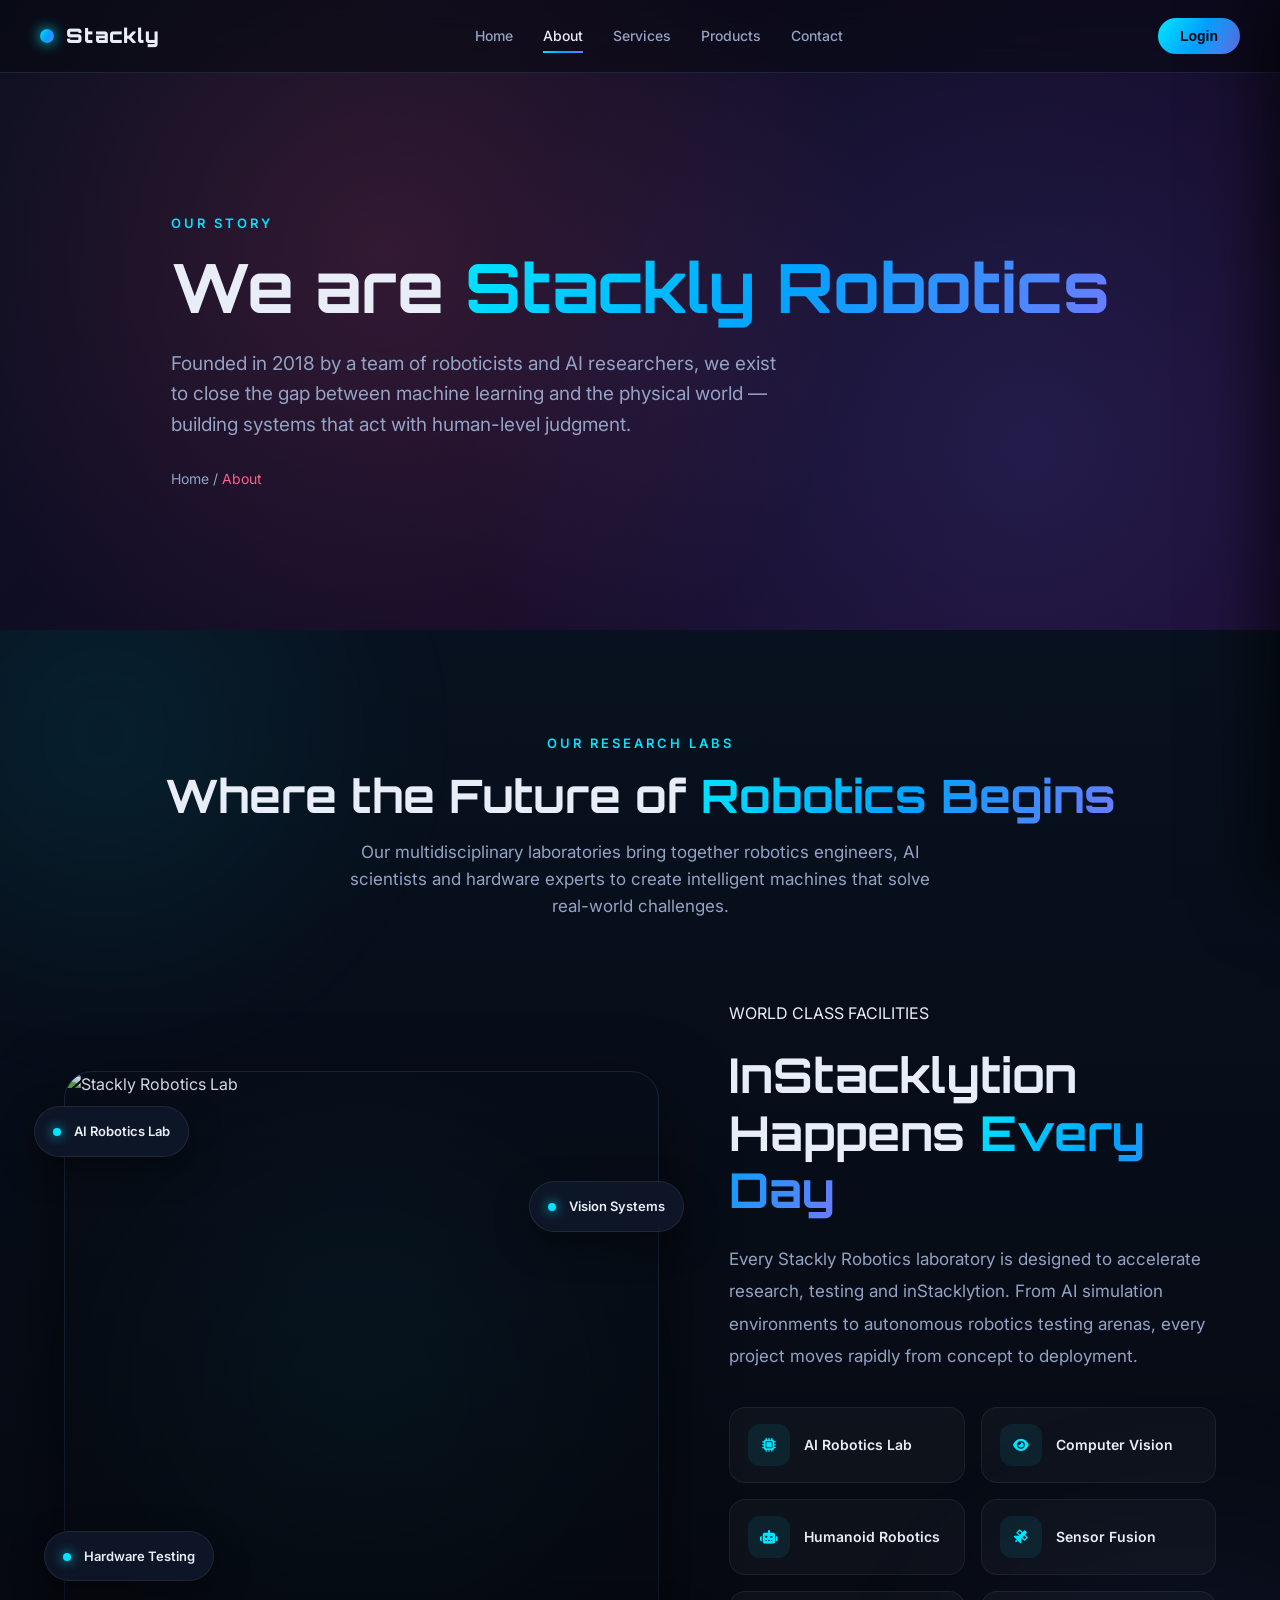
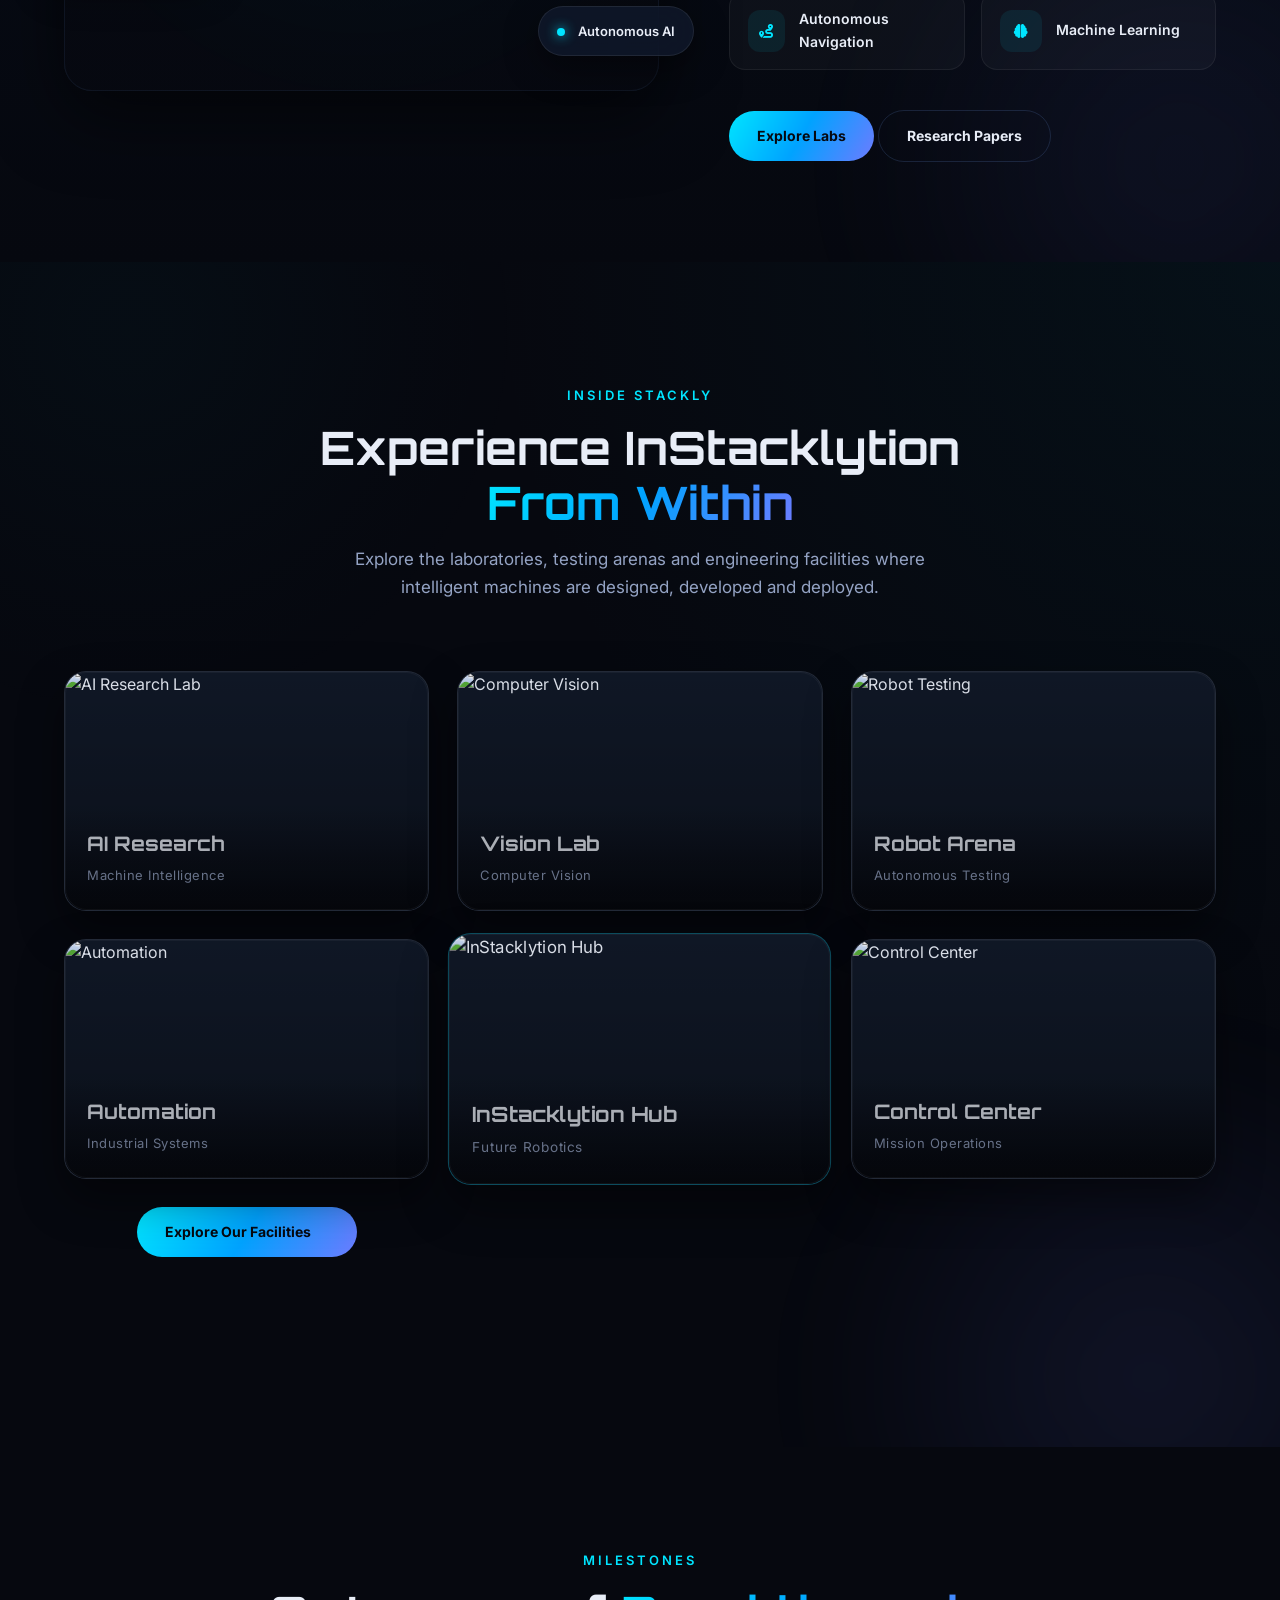
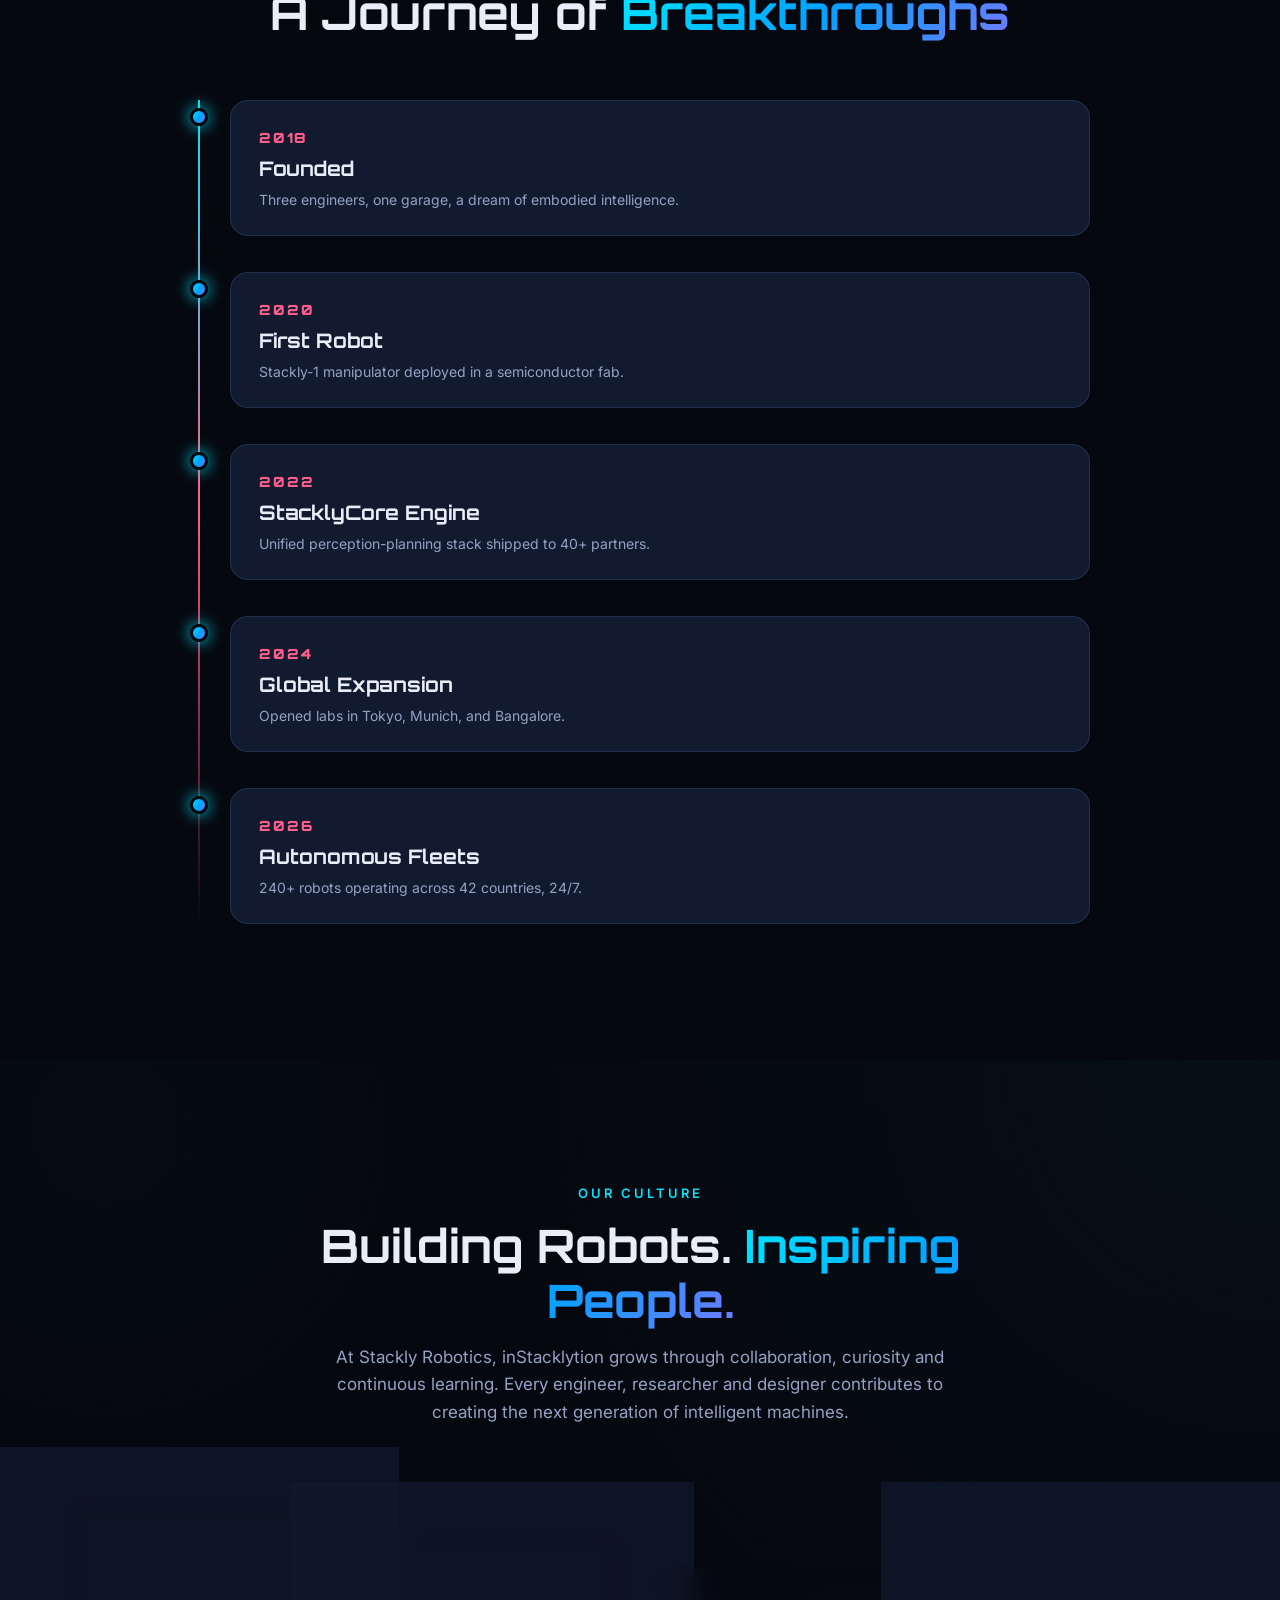
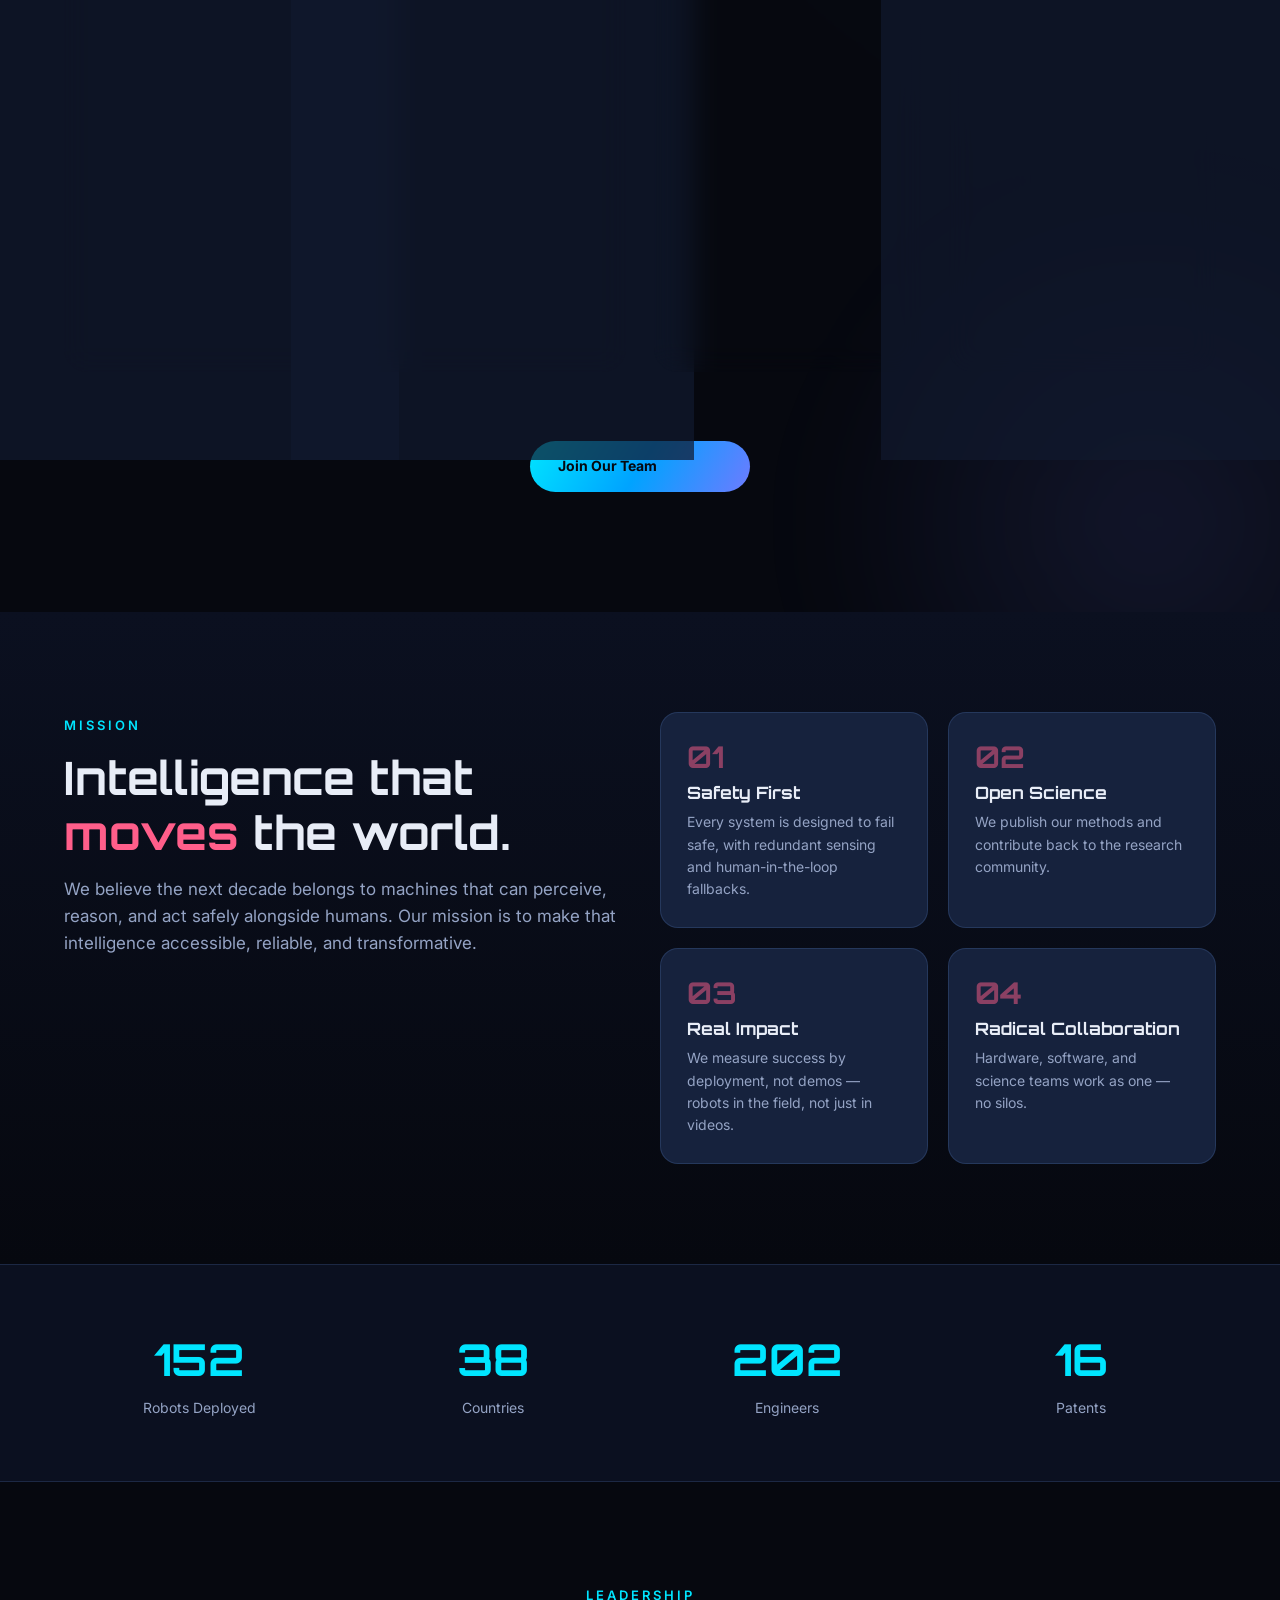
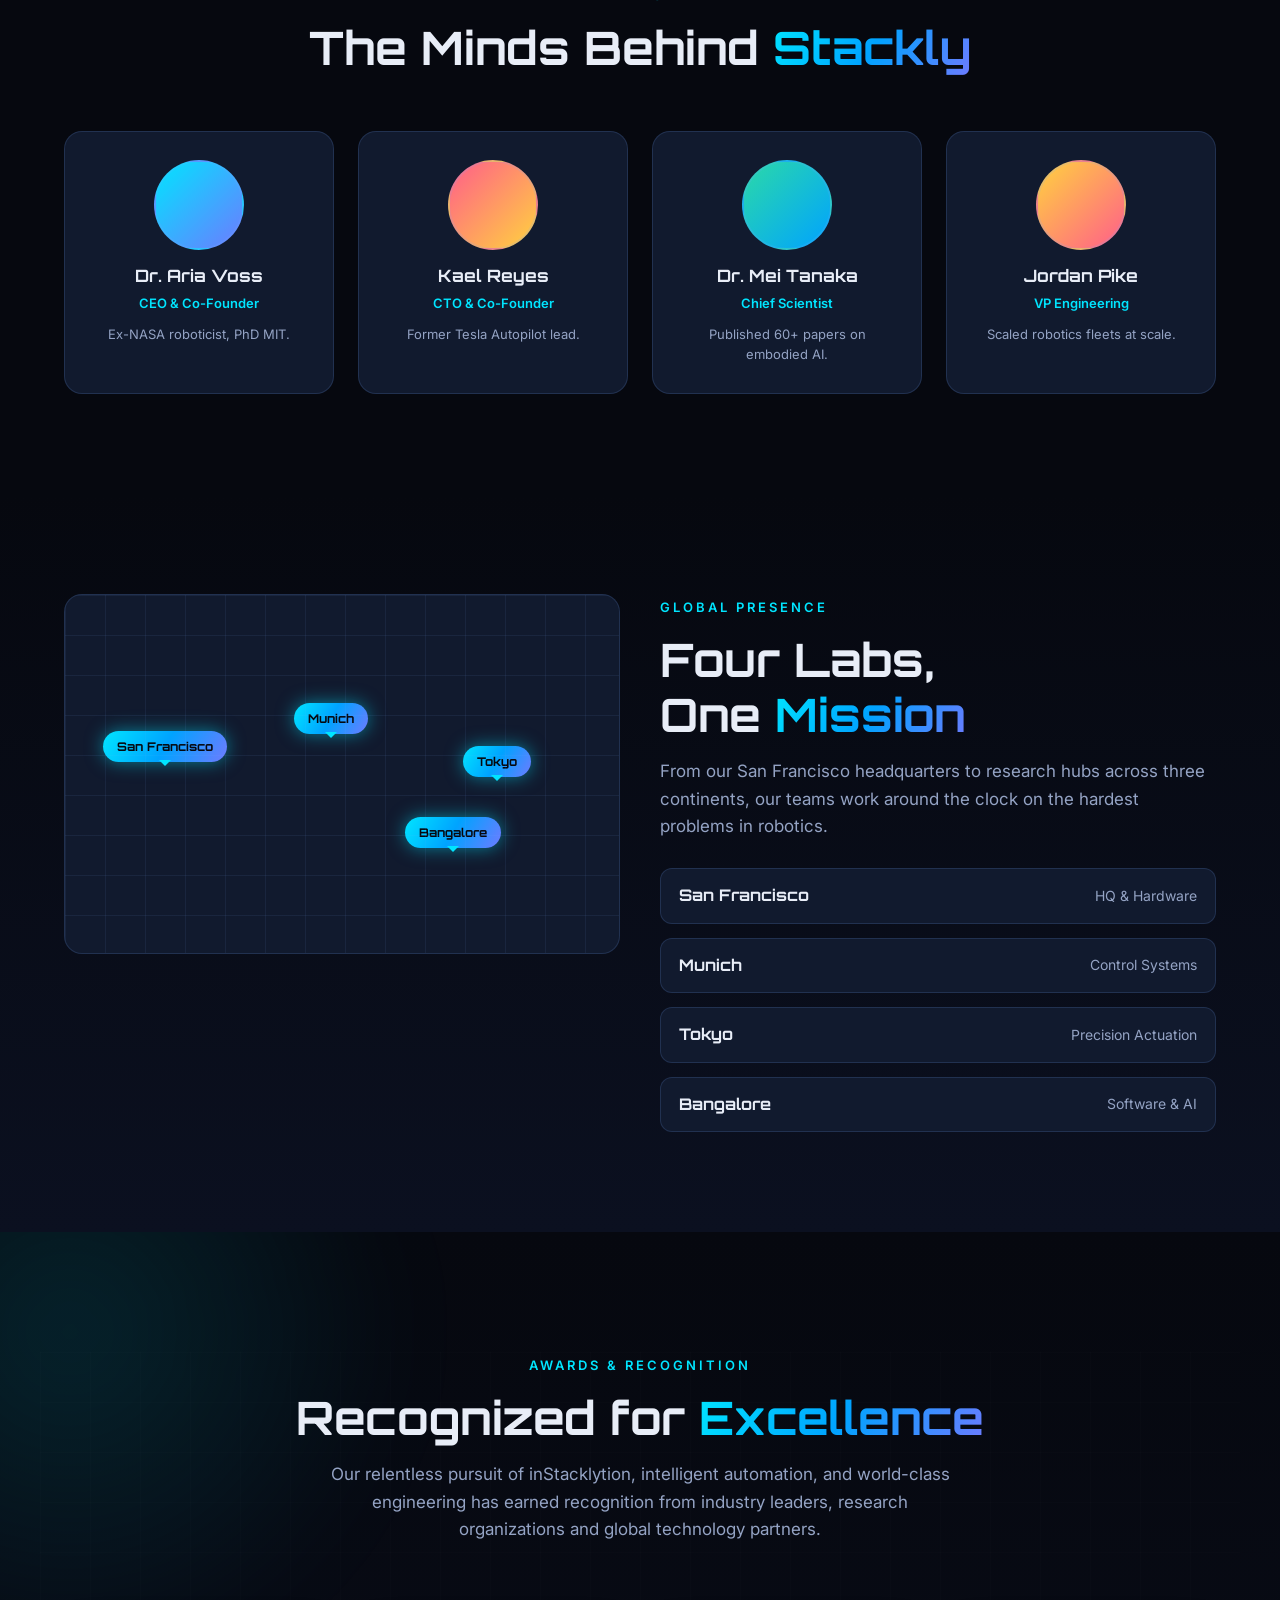
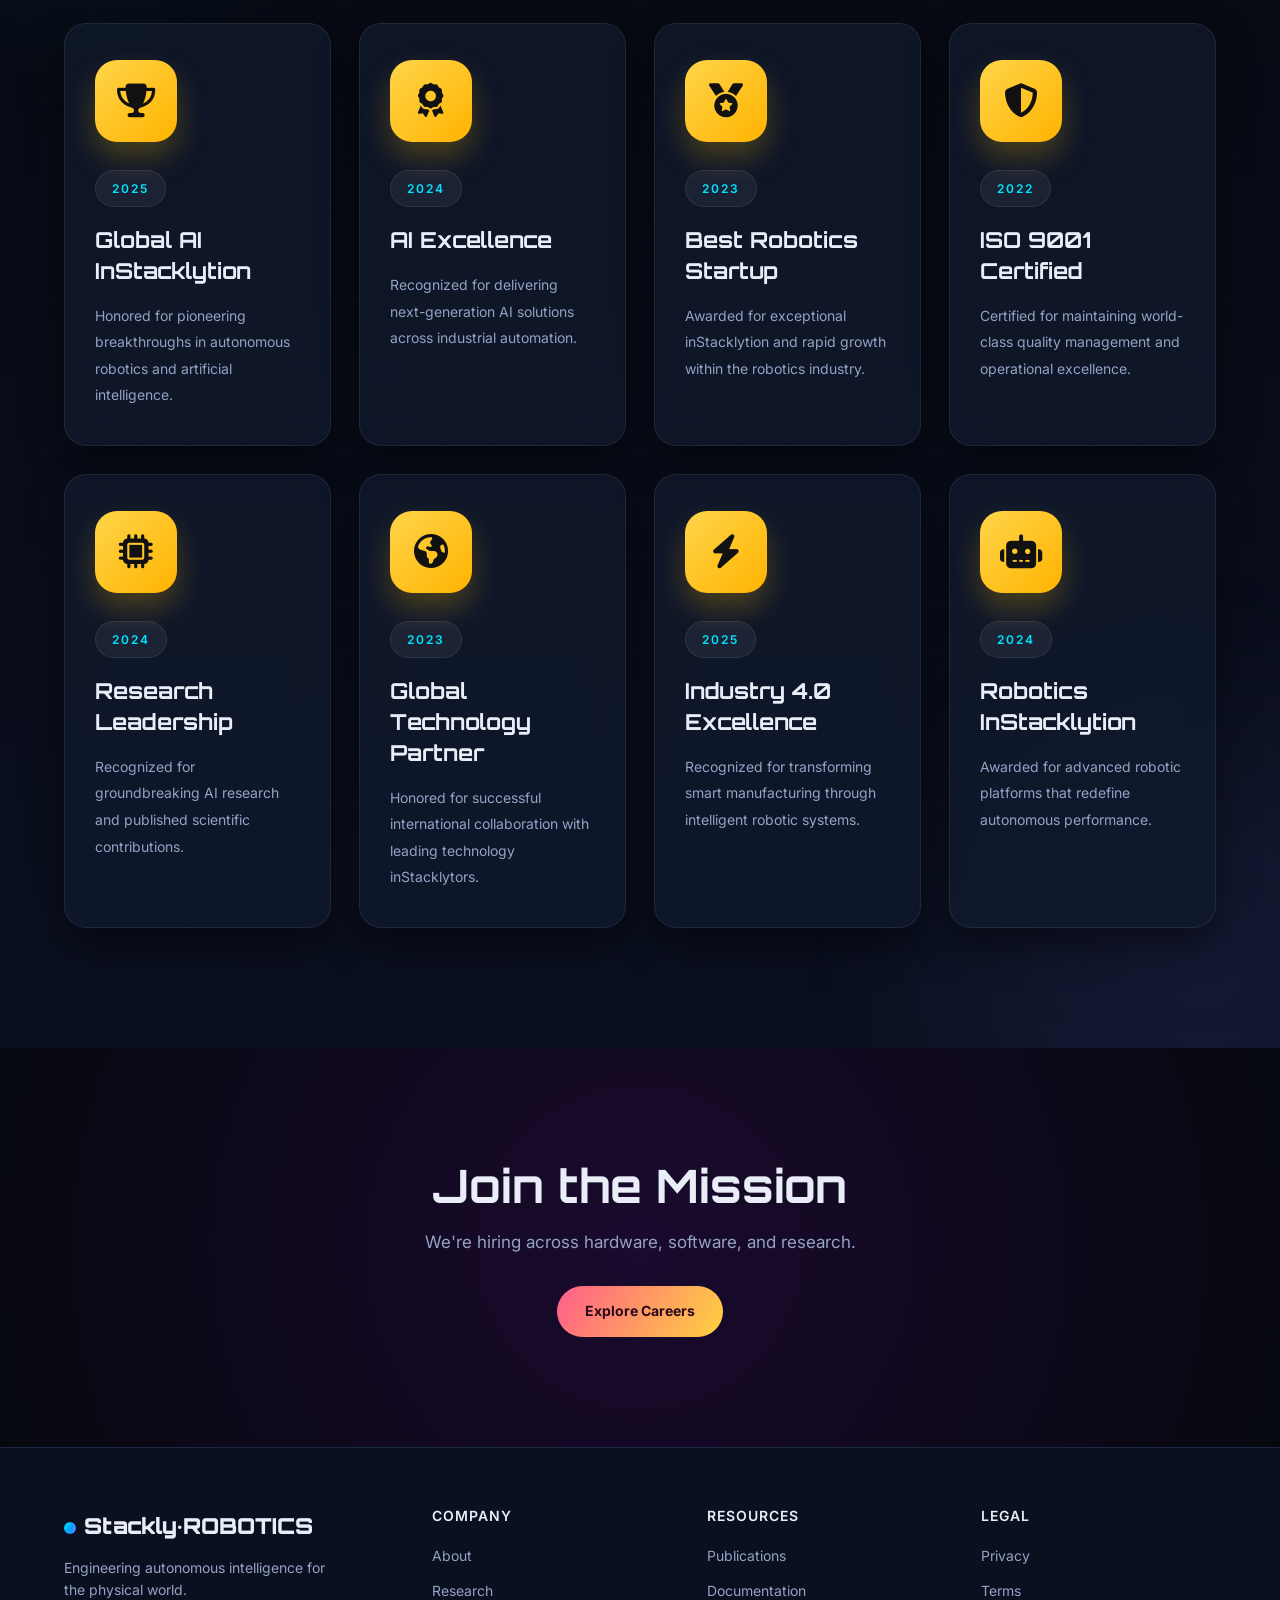
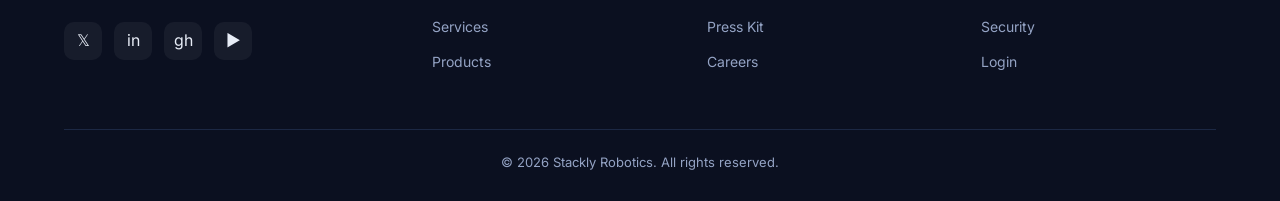
==== about.html @ 9c68b9fd "first commit" ====
<!DOCTYPE html>
<html lang="en">
<head>
<meta charset="UTF-8">
<meta name="viewport" content="width=device-width, initial-scale=1.0">
<title>About — Stackly Robotics</title>
<link rel="stylesheet"
href="https://cdnjs.cloudflare.com/ajax/libs/font-awesome/6.7.2/css/all.min.css">
<link rel="stylesheet" href="css/shared.css">
<link rel="stylesheet" href="css/about.css">
</head>
<body>

<nav class="nav">
  <a href="index.html" class="nav__logo"><span class="dot"></span>Stackly</a>
  <div class="nav__links">
    <a href="index.html">Home</a>
    <a href="about.html" class="active">About</a>
    <a href="services.html">Services</a>
    <a href="products.html">Products</a>
    <!-- <a href="research.html">Research</a> -->
    <a href="contact.html">Contact</a>
  </div>
  <button class="nav__cta" onclick="location.href='login.html'">Login</button>
  <div class="nav__toggle"><span></span><span></span><span></span></div>
</nav>

<div class="overlay"></div>
<aside class="mobile-menu">
  <button class="mobile-menu__close">&times;</button>
  <nav class="mobile-menu__links">
    <a href="index.html">Home</a>
    <a href="about.html" class="active">About</a>
    <a href="services.html">Services</a>
    <a href="products.html">Products</a>
    <!-- <a href="research.html">Research</a> -->
    <a href="contact.html">Contact</a>
  </nav>
  <div class="mobile-menu__spacer"></div>
  <a href="login.html" class="mobile-menu__login">LOGIN / SIGN UP</a>
</aside>

<!-- 1. PAGE HERO -->
<section class="page-hero">
  <div class="page-hero__bg"></div>
  <div class="container page-hero__inner">
    <span class="eyebrow">Our Story</span>
    <h1 class="page-hero__title">We are <span class="text-grad">Stackly Robotics</span></h1>
    <p class="page-hero__desc">Founded in 2018 by a team of roboticists and AI researchers, we exist to close the gap between machine learning and the physical world — building systems that act with human-level judgment.</p>
    <div class="page-hero__crumbs"><a href="index.html">Home</a> / <span>About</span></div>
  </div>
</section>

<section class="labs">

    <div class="container">

        <div class="labs__head reveal">

            <span class="eyebrow">
                Our Research Labs
            </span>

            <h2 class="section-title">
                Where the Future of
                <span class="text-grad">
                    Robotics Begins
                </span>
            </h2>

            <p class="section-sub">

                Our multidisciplinary laboratories bring together
                robotics engineers, AI scientists and hardware experts
                to create intelligent machines that solve real-world
                challenges.

            </p>

        </div>


        <div class="labs__grid">

            <!-- LEFT -->

            <div class="labs__image reveal">

                <img
                    src="YOUR_IMAGE"
                    alt="Stackly Robotics Lab">

                <div class="lab-badge badge-1">

                    AI Robotics Lab

                </div>

                <div class="lab-badge badge-2">

                    Vision Systems

                </div>

                <div class="lab-badge badge-3">

                    Hardware Testing

                </div>

                <div class="lab-badge badge-4">

                    Autonomous AI

                </div>

            </div>

            <!-- RIGHT -->

            <div class="labs__content reveal">

                <span class="robot-label">

                    WORLD CLASS FACILITIES

                </span>

                <h3>

                    InStacklytion Happens
                    <span class="text-grad">

                        Every Day

                    </span>

                </h3>

                <p>

                    Every Stackly Robotics laboratory is designed to
                    accelerate research, testing and inStacklytion.
                    From AI simulation environments to autonomous
                    robotics testing arenas, every project moves
                    rapidly from concept to deployment.

                </p>


                <div class="labs-list">

                    <div>

                        <i class="fa-solid fa-microchip"></i>

                        AI Robotics Lab

                    </div>

                    <div>

                        <i class="fa-solid fa-eye"></i>

                        Computer Vision

                    </div>

                    <div>

                        <i class="fa-solid fa-robot"></i>

                        Humanoid Robotics

                    </div>

                    <div>

                        <i class="fa-solid fa-satellite"></i>

                        Sensor Fusion

                    </div>

                    <div>

                        <i class="fa-solid fa-route"></i>

                        Autonomous Navigation

                    </div>

                    <div>

                        <i class="fa-solid fa-brain"></i>

                        Machine Learning

                    </div>

                </div>

                <div class="robot-buttons">

                    <a href="#" class="btn btn--primary">

                        Explore Labs

                    </a>

                    <a href="#" class="btn btn--ghost">

                        Research Papers

                    </a>

                </div>

            </div>

        </div>


        <!-- Bottom Stats -->

        <!-- <div class="labs-stats reveal">

            <div>

                <h3 data-count="120">0</h3>

                <span>Scientists</span>

            </div>

            <div>

                <h3 data-count="35">0</h3>

                <span>Research Projects</span>

            </div>

            <div>

                <h3 data-count="16">0</h3>

                <span>Patents</span>

            </div>

            <div>

                <h3 data-count="48">0</h3>

                <span>Research Papers</span>

            </div>

        </div> -->

    </div>

</section>

<!--==================================================
                INSIDE Stackly
===================================================-->

<section class="inside-Stackly">

    <!-- Background -->

    <div class="inside-Stackly__bg"></div>

    <div class="inside-Stackly__overlay"></div>

    <div class="container">

        <!-- Heading -->

        <div class="inside-Stackly__head reveal">

            <span class="eyebrow">
                Inside Stackly
            </span>

            <h2 class="section-title">

                Experience InStacklytion
                <span class="text-grad">
                    From Within
                </span>

            </h2>

            <p class="section-sub">

                Explore the laboratories, testing arenas and engineering
                facilities where intelligent machines are designed,
                developed and deployed.

            </p>

        </div>

        <!--==============================
                IMAGE GRID
        ===============================-->

        <div class="inside-gallery reveal">

            <!-- Card 1 -->

            <div class="inside-card">

                <img src="https://images.unsplash.com/photo-1518770660439-4636190af475?auto=format&fit=crop&w=900&q=80" alt="AI Research Lab">

                <div class="inside-card__overlay">

                    <h3>AI Research</h3>

                    <span>Machine Intelligence</span>

                </div>

            </div>

            <!-- Card 2 -->

            <div class="inside-card">

                <img src="https://images.unsplash.com/photo-1516321318423-f06f85e504b3?auto=format&fit=crop&w=900&q=80" alt="Computer Vision">

                <div class="inside-card__overlay">

                    <h3>Vision Lab</h3>

                    <span>Computer Vision</span>

                </div>

            </div>

            <!-- Card 3 -->

            <div class="inside-card">

                <img src="https://images.unsplash.com/photo-1519389950473-47ba0277781c?auto=format&fit=crop&w=900&q=80" alt="Robot Testing">

                <div class="inside-card__overlay">

                    <h3>Robot Arena</h3>

                    <span>Autonomous Testing</span>

                </div>

            </div>

            <!-- Card 4 -->

            <div class="inside-card">

                <img src="https://images.unsplash.com/photo-1581092335397-9583eb92d232?auto=format&fit=crop&w=900&q=80" alt="Automation">

                <div class="inside-card__overlay">

                    <h3>Automation</h3>

                    <span>Industrial Systems</span>

                </div>

            </div>

            <!-- Card 5 (Center Featured) -->

            <div class="inside-card inside-card--featured">

                <img src="images/lab5.jpg" alt="InStacklytion Hub">

                <div class="inside-card__overlay">

                    <h3>InStacklytion Hub</h3>

                    <span>Future Robotics</span>

                </div>

            </div>

            <!-- Card 6 -->

            <div class="inside-card">

                <img src="images/lab6.jpg" alt="Control Center">

                <div class="inside-card__overlay">

                    <h3>Control Center</h3>

                    <span>Mission Operations</span>

                </div>

            </div>

            

        <!-- CTA -->

        <div class="inside-Stackly__footer reveal">

            <a href="research.html" class="btn btn--primary">

                Explore Our Facilities

            </a>

        </div>

    </div>

</section>

<!-- 2. TIMELINE -->
<section class="timeline-sec">
  <div class="container">
    <div class="reveal" style="text-align:center;margin-bottom:60px">
      <span class="eyebrow">Milestones</span>
      <h2 class="section-title">A Journey of <span class="text-grad">Breakthroughs</span></h2>
    </div>
    <div class="timeline">
      <div class="tl-item reveal"><div class="tl-dot"></div><div class="tl-card"><span class="tl-year">2018</span><h3>Founded</h3><p>Three engineers, one garage, a dream of embodied intelligence.</p></div></div>
      <div class="tl-item reveal"><div class="tl-dot"></div><div class="tl-card"><span class="tl-year">2020</span><h3>First Robot</h3><p>Stackly-1 manipulator deployed in a semiconductor fab.</p></div></div>
      <div class="tl-item reveal"><div class="tl-dot"></div><div class="tl-card"><span class="tl-year">2022</span><h3>StacklyCore Engine</h3><p>Unified perception-planning stack shipped to 40+ partners.</p></div></div>
      <div class="tl-item reveal"><div class="tl-dot"></div><div class="tl-card"><span class="tl-year">2024</span><h3>Global Expansion</h3><p>Opened labs in Tokyo, Munich, and Bangalore.</p></div></div>
      <div class="tl-item reveal"><div class="tl-dot"></div><div class="tl-card"><span class="tl-year">2026</span><h3>Autonomous Fleets</h3><p>240+ robots operating across 42 countries, 24/7.</p></div></div>
    </div>
  </div>
</section>

<!--=========================================
            OUR CULTURE
==========================================-->

<section class="culture">

    <!-- Background -->

    <div class="culture__bg"></div>
    <div class="culture__overlay"></div>

    <div class="container">

        <!-- Heading -->

        <div class="culture__head reveal">

            <span class="eyebrow">
                Our Culture
            </span>

            <h2 class="section-title">

                Building Robots.
                <span class="text-grad">
                    Inspiring People.
                </span>

            </h2>

            <p class="section-sub">

                At Stackly Robotics, inStacklytion grows through collaboration,
                curiosity and continuous learning. Every engineer,
                researcher and designer contributes to creating the next
                generation of intelligent machines.

            </p>

        </div>

        <!--==========================
                CULTURE CARDS
        ===========================-->

        <div class="culture__grid reveal">

            <!-- Card 1 -->

            <article class="culture-card">

                <img
                    src="https://images.unsplash.com/photo-1522202176988-66273c2fd55f?auto=format&fit=crop&w=900&q=80"
                    alt="Team Collaboration">

                <div class="culture-card__content">

                    <h3>Teamwork</h3>

                    <p>

                        Every breakthrough starts with people working
                        together toward one shared vision.

                    </p>

                </div>

            </article>

            <!-- Card 2 -->

            <article class="culture-card">

                <img
                    src="https://images.unsplash.com/photo-1517048676732-d65bc937f952?auto=format&fit=crop&w=900&q=80"
                    alt="InStacklytion">

                <div class="culture-card__content">

                    <h3>InStacklytion</h3>

                    <p>

                        We challenge assumptions and transform ambitious
                        ideas into intelligent technologies.

                    </p>

                </div>

            </article>

            <!-- Card 3 -->

            <article class="culture-card">

                <img
                    src="https://images.unsplash.com/photo-1504384308090-c894fdcc538d?auto=format&fit=crop&w=900&q=80"
                    alt="Learning">

                <div class="culture-card__content">

                    <h3>Continuous Learning</h3>

                    <p>

                        Every project is an opportunity to discover,
                        improve and push the boundaries of AI.

                    </p>

                </div>

            </article>

            <!-- Card 4 -->

            <article class="culture-card">

                <img
                    src="https://images.unsplash.com/photo-1552664730-d307ca884978?auto=format&fit=crop&w=900&q=80"
                    alt="Growth">

                <div class="culture-card__content">

                    <h3>Growth</h3>

                    <p>

                        We invest in our people through mentorship,
                        collaboration and continuous development.

                    </p>

                </div>

            </article>

        </div>

        <!-- Button -->

        <div class="culture__footer reveal">

            <a href="careers.html" class="btn btn--primary">

                Join Our Team

            </a>

        </div>

    </div>

</section>

<!-- 3. MISSION / VALUES -->
<section class="values">
  <div class="container">
    <div class="grid-2">
      <div class="reveal">
        <span class="eyebrow">Mission</span>
        <h2 class="section-title">Intelligence that<br><span class="text-accent">moves</span> the world.</h2>
        <p class="section-sub">We believe the next decade belongs to machines that can perceive, reason, and act safely alongside humans. Our mission is to make that intelligence accessible, reliable, and transformative.</p>
      </div>
      <div class="reveal values__grid">
        <div class="value-card"><h3>01</h3><h4>Safety First</h4><p>Every system is designed to fail safe, with redundant sensing and human-in-the-loop fallbacks.</p></div>
        <div class="value-card"><h3>02</h3><h4>Open Science</h4><p>We publish our methods and contribute back to the research community.</p></div>
        <div class="value-card"><h3>03</h3><h4>Real Impact</h4><p>We measure success by deployment, not demos — robots in the field, not just in videos.</p></div>
        <div class="value-card"><h3>04</h3><h4>Radical Collaboration</h4><p>Hardware, software, and science teams work as one — no silos.</p></div>
      </div>
    </div>
  </div>
</section>

<!-- 4. STATS BAND -->
<section class="stats-band">
  <div class="container stats-band__grid">
    <div class="reveal sb-item"><b data-count="240">0</b><span>Robots Deployed</span></div>
    <div class="reveal sb-item"><b data-count="42">0</b><span>Countries</span></div>
    <div class="reveal sb-item"><b data-count="320">0</b><span>Engineers</span></div>
    <div class="reveal sb-item"><b data-count="16">0</b><span>Patents</span></div>
  </div>
</section>

<!-- 5. LEADERSHIP -->
<section class="leadership">
  <div class="container">
    <div class="reveal" style="text-align:center;margin-bottom:56px">
      <span class="eyebrow">Leadership</span>
      <h2 class="section-title">The Minds Behind <span class="text-grad">Stackly</span></h2>
    </div>
    <div class="grid-4 reveal">
      <div class="leader"><div class="leader__avatar l1"></div><h3>Dr. Aria Voss</h3><span>CEO & Co-Founder</span><p>Ex-NASA roboticist, PhD MIT.</p></div>
      <div class="leader"><div class="leader__avatar l2"></div><h3>Kael Reyes</h3><span>CTO & Co-Founder</span><p>Former Tesla Autopilot lead.</p></div>
      <div class="leader"><div class="leader__avatar l3"></div><h3>Dr. Mei Tanaka</h3><span>Chief Scientist</span><p>Published 60+ papers on embodied AI.</p></div>
      <div class="leader"><div class="leader__avatar l4"></div><h3>Jordan Pike</h3><span>VP Engineering</span><p>Scaled robotics fleets at scale.</p></div>
    </div>
  </div>
</section>

<!-- 6. GLOBAL PRESENCE -->
<section class="presence">
  <div class="container">
    <div class="grid-2">
      <div class="reveal presence__map">
        <div class="map-pin" style="left:18%;top:38%">San Francisco</div>
        <div class="map-pin" style="left:48%;top:30%">Munich</div>
        <div class="map-pin" style="left:78%;top:42%">Tokyo</div>
        <div class="map-pin" style="left:70%;top:62%">Bangalore</div>
        <div class="map-grid"></div>
      </div>
      <div class="reveal">
        <span class="eyebrow">Global Presence</span>
        <h2 class="section-title">Four Labs,<br>One <span class="text-grad">Mission</span></h2>
        <p class="section-sub">From our San Francisco headquarters to research hubs across three continents, our teams work around the clock on the hardest problems in robotics.</p>
        <div class="presence__list">
          <div><b>San Francisco</b><span>HQ & Hardware</span></div>
          <div><b>Munich</b><span>Control Systems</span></div>
          <div><b>Tokyo</b><span>Precision Actuation</span></div>
          <div><b>Bangalore</b><span>Software & AI</span></div>
        </div>
      </div>
    </div>
  </div>
</section>

<!--=========================================
            AWARDS & RECOGNITION
==========================================-->

<section class="awards">

    <div class="container">

        <!-- Heading -->

        <div class="awards__head reveal">

            <span class="eyebrow">
                Awards & Recognition
            </span>

            <h2 class="section-title">

                Recognized for
                <span class="text-grad">
                    Excellence
                </span>

            </h2>

            <p class="section-sub">

                Our relentless pursuit of inStacklytion, intelligent automation,
                and world-class engineering has earned recognition from
                industry leaders, research organizations and global technology
                partners.

            </p>

        </div>

        <!--==========================
                AWARDS GRID
        ===========================-->

        <div class="awards__grid reveal">

            <!-- Award 1 -->

            <article class="award-card">

                <div class="award-icon">

                    <i class="fa-solid fa-trophy"></i>

                </div>

                <span class="award-year">

                    2025

                </span>

                <h3>

                    Global AI InStacklytion

                </h3>

                <p>

                    Honored for pioneering breakthroughs in autonomous
                    robotics and artificial intelligence.

                </p>

            </article>

            <!-- Award 2 -->

            <article class="award-card">

                <div class="award-icon">

                    <i class="fa-solid fa-award"></i>

                </div>

                <span class="award-year">

                    2024

                </span>

                <h3>

                    AI Excellence

                </h3>

                <p>

                    Recognized for delivering next-generation AI
                    solutions across industrial automation.

                </p>

            </article>

            <!-- Award 3 -->

            <article class="award-card">

                <div class="award-icon">

                    <i class="fa-solid fa-medal"></i>

                </div>

                <span class="award-year">

                    2023

                </span>

                <h3>

                    Best Robotics Startup

                </h3>

                <p>

                    Awarded for exceptional inStacklytion and rapid
                    growth within the robotics industry.

                </p>

            </article>

            <!-- Award 4 -->

            <article class="award-card">

                <div class="award-icon">

                    <i class="fa-solid fa-shield-halved"></i>

                </div>

                <span class="award-year">

                    2022

                </span>

                <h3>

                    ISO 9001 Certified

                </h3>

                <p>

                    Certified for maintaining world-class quality
                    management and operational excellence.

                </p>

            </article>

            <!-- Award 5 -->

            <article class="award-card">

                <div class="award-icon">

                    <i class="fa-solid fa-microchip"></i>

                </div>

                <span class="award-year">

                    2024

                </span>

                <h3>

                    Research Leadership

                </h3>

                <p>

                    Recognized for groundbreaking AI research and
                    published scientific contributions.

                </p>

            </article>

            <!-- Award 6 -->

            <article class="award-card">

                <div class="award-icon">

                    <i class="fa-solid fa-earth-americas"></i>

                </div>

                <span class="award-year">

                    2023

                </span>

                <h3>

                    Global Technology Partner

                </h3>

                <p>

                    Honored for successful international collaboration
                    with leading technology inStacklytors.

                </p>

            </article>

            <!-- Award 7 -->

            <article class="award-card">

                <div class="award-icon">

                    <i class="fa-solid fa-bolt"></i>

                </div>

                <span class="award-year">

                    2025

                </span>

                <h3>

                    Industry 4.0 Excellence

                </h3>

                <p>

                    Recognized for transforming smart manufacturing
                    through intelligent robotic systems.

                </p>

            </article>

            <!-- Award 8 -->

            <article class="award-card">

                <div class="award-icon">

                    <i class="fa-solid fa-robot"></i>

                </div>

                <span class="award-year">

                    2024

                </span>

                <h3>

                    Robotics InStacklytion

                </h3>

                <p>

                    Awarded for advanced robotic platforms that
                    redefine autonomous performance.

                </p>

            </article>

        </div>

    </div>

</section>

<!-- 7. CTA -->
<section class="cta">
  <div class="container cta__inner reveal">
    <h2 class="section-title">Join the Mission</h2>
    <p class="section-sub">We're hiring across hardware, software, and research.</p>
    <a href="login.html" class="btn btn--accent">Explore Careers</a>
  </div>
</section>

<footer class="footer">
  <div class="container">
    <div class="footer__grid">
      <div><div class="footer__brand"><span class="dot"></span>Stackly·ROBOTICS</div><p>Engineering autonomous intelligence for the physical world.</p><div class="footer__social"><a href="#">𝕏</a><a href="#">in</a><a href="#">gh</a><a href="#">▶</a></div></div>
      <div><h4>Company</h4><ul><li><a href="about.html">About</a></li><li><a href="research.html">Research</a></li><li><a href="services.html">Services</a></li><li><a href="products.html">Products</a></li></ul></div>
      <div><h4>Resources</h4><ul><li><a href="research.html">Publications</a></li><li><a href="#">Documentation</a></li><li><a href="#">Press Kit</a></li><li><a href="#">Careers</a></li></ul></div>
      <div><h4>Legal</h4><ul><li><a href="#">Privacy</a></li><li><a href="#">Terms</a></li><li><a href="#">Security</a></li><li><a href="login.html">Login</a></li></ul></div>
    </div>
    <div class="footer__bottom">© 2026 Stackly Robotics. All rights reserved.</div>
  </div>
</footer>

<script src="js/shared.js"></script>
<script src="js/about.js"></script>
</body>
</html>
---- css/shared.css ----
/* ===== Stackly ROBOTICS — Shared CSS (nav, footer, mobile menu, buttons) ===== */
@import url('https://fonts.googleapis.com/css2?family=Orbitron:wght@500;700;900&family=Inter:wght@300;400;500;600;700&display=swap');

:root {
  --bg: #06080f;
  --bg-2: #0b1020;
  --panel: #111a2e;
  --panel-2: #16223d;
  --line: rgba(120,170,255,0.16);
  --text: #e8edf7;
  --muted: #94a3c4;
  --primary: #00e5ff;
  --primary-2: #00a3ff;
  --accent: #ff5e8a;
  --accent-2: #ffd23f;
  --success: #2bd9a8;
  --warning: #ffb84d;
  --error: #ff6b6b;
  --grad: linear-gradient(120deg, #00e5ff 0%, #00a3ff 50%, #6d7bff 100%);
  --grad-accent: linear-gradient(120deg, #ff5e8a 0%, #ffd23f 100%);
  --shadow: 0 20px 60px rgba(0,0,0,0.5);
  --radius: 18px;
  --container: 1200px;
}

* { margin: 0; padding: 0; box-sizing: border-box; }
html { scroll-behavior: smooth; }
body {
  font-family: 'Inter', sans-serif;
  background: var(--bg);
  color: var(--text);
  line-height: 1.6;
  overflow-x: hidden;
}
h1,h2,h3,h4 { font-family: 'Orbitron', sans-serif; font-weight: 700; line-height: 1.2; }
a { color: inherit; text-decoration: none; }
img { max-width: 100%; display: block; }
ul { list-style: none; }
section { padding: 100px 0; position: relative; }
.container { max-width: var(--container); margin: 0 auto; padding: 0 24px; }

/* ===== TOP NAV ===== */
.nav {
  position: fixed; top: 0; left: 0; width: 100%; z-index: 1000;
  display: flex; align-items: center; justify-content: space-between;
  padding: 18px 40px;
  background: rgba(6,8,15,0.55);
  backdrop-filter: blur(14px);
  border-bottom: 1px solid var(--line);
  transition: background 0.3s ease;
}
.nav.scrolled { background: rgba(6,8,15,0.92); box-shadow: 0 8px 30px rgba(0,0,0,0.4); }
.nav__logo { display: flex; align-items: center; gap: 12px; font-family: 'Orbitron'; font-weight:900; font-size: 20px; letter-spacing: 1px; }
.nav__logo .dot { width: 14px; height: 14px; border-radius: 50%; background: var(--grad); box-shadow: 0 0 14px var(--primary); animation: pulse 2s infinite; }
@keyframes pulse { 0%,100%{transform:scale(1);opacity:1} 50%{transform:scale(1.3);opacity:.7} }
.nav__logo span b { color: var(--primary); }

.nav__links { display: flex; align-items: center; gap: 30px; }
.nav__links a { font-size: 14px; font-weight: 500; color: var(--muted); position: relative; transition: color .2s; }
.nav__links a:hover, .nav__links a.active { color: var(--text); }
.nav__links a::after { content:''; position:absolute; bottom:-6px; left:0; width:0; height:2px; background:var(--grad); transition:width .25s; }
.nav__links a:hover::after, .nav__links a.active::after { width:100%; }

.nav__cta { padding: 10px 22px; border-radius: 30px; background: var(--grad); color: #06080f; font-weight: 700; font-size: 14px; border: none; cursor: pointer; transition: transform .2s, box-shadow .2s; }
.nav__cta:hover { transform: translateY(-2px); box-shadow: 0 10px 30px rgba(0,229,255,0.4); }

.nav__toggle { display: none; flex-direction: column; gap: 5px; cursor: pointer; padding: 6px; }
.nav__toggle span { width: 26px; height: 2px; background: var(--text); border-radius: 2px; transition: .3s; }

/* ===== MOBILE MENU — full height, half width ===== */
.mobile-menu {
  position: fixed; top: 0; right: 0;
  width: 50vw; height: 100vh;
  background: linear-gradient(180deg, #0b1020 0%, #16223d 100%);
  border-left: 1px solid var(--line);
  transform: translateX(100%);
  transition: transform .4s cubic-bezier(.16,1,.3,1);
  z-index: 1100;
  display: flex; flex-direction: column;
  padding: 32px 28px;
  box-shadow: -20px 0 60px rgba(0,0,0,0.6);
}
.mobile-menu.open { transform: translateX(0); }
.mobile-menu__close {
  align-self: flex-end; width: 38px; height: 38px; border-radius: 50%;
  background: rgba(255,255,255,0.06); border: 1px solid var(--line);
  color: var(--text); font-size: 18px; cursor: pointer;
  display: flex; align-items: center; justify-content: center;
  transition: .2s;
}
.mobile-menu__close:hover { background: var(--accent); color: #fff; transform: rotate(90deg); }
.mobile-menu__links { margin-top: 40px; display: flex; flex-direction: column; gap: 4px; }
.mobile-menu__links a {
  font-family: 'Orbitron'; font-weight: 500; font-size: 18px;
  padding: 16px 12px; border-radius: 12px;
  color: var(--muted); transition: .2s;
  border-left: 3px solid transparent;
}
.mobile-menu__links a:hover, .mobile-menu__links a.active {
  color: var(--text); background: rgba(0,229,255,0.08); border-left-color: var(--primary);
}
.mobile-menu__spacer { flex: 1; }
.mobile-menu__login {
  padding: 16px; border-radius: 14px; background: var(--grad);
  color: #06080f; font-weight: 700; text-align: center;
  font-family: 'Orbitron'; letter-spacing: 1px; transition: .2s;
}
.mobile-menu__login:hover { transform: translateY(-2px); box-shadow: 0 12px 30px rgba(0,229,255,0.45); }

.overlay {
  position: fixed; inset: 0; background: rgba(0,0,0,0.6); z-index: 1050;
  opacity: 0; visibility: hidden; transition: .3s;
}
.overlay.show { opacity: 1; visibility: visible; }

/* ===== FOOTER ===== */
.footer {
  background: var(--bg-2);
  border-top: 1px solid var(--line);
  padding: 60px 0 28px;
}
.footer__grid { display: grid; grid-template-columns: 1.4fr 1fr 1fr 1fr; gap: 40px; }
.footer__brand { font-family:'Orbitron'; font-weight:900; font-size:22px; }
.footer__brand .dot { display:inline-block; width:12px; height:12px; border-radius:50%; background:var(--grad); margin-right:8px; }
.footer p { color: var(--muted); font-size: 14px; margin-top: 14px; max-width: 280px; }
.footer h4 { font-family:'Inter'; font-weight:600; font-size:14px; margin-bottom:18px; color: var(--text); text-transform: uppercase; letter-spacing: 1px; }
.footer li { margin-bottom: 10px; }
.footer li a { color: var(--muted); font-size: 14px; transition: .2s; }
.footer li a:hover { color: var(--primary); }
.footer__social { display: flex; gap: 12px; margin-top: 20px; }
.footer__social a { width: 38px; height: 38px; border-radius: 10px; background: rgba(255,255,255,0.05); display:flex;align-items:center;justify-content:center; transition:.2s; }
.footer__social a:hover { background: var(--grad); color:#06080f; transform: translateY(-3px); }
.footer__bottom { margin-top: 44px; padding-top: 22px; border-top: 1px solid var(--line); text-align:center; color: var(--muted); font-size: 13px; }

/* ===== GENERIC UTIL ===== */
.btn {
  display: inline-flex; align-items: center; gap: 8px;
  padding: 14px 28px; border-radius: 30px; font-weight: 700; font-size: 14px;
  cursor: pointer; border: none; transition: .25s; font-family:'Inter';
}
.btn--primary { background: var(--grad); color: #06080f; }
.btn--primary:hover { transform: translateY(-3px); box-shadow: 0 14px 40px rgba(0,229,255,0.4); }
.btn--ghost { background: transparent; color: var(--text); border: 1px solid var(--line); }
.btn--ghost:hover { border-color: var(--primary); color: var(--primary); }
.btn--accent { background: var(--grad-accent); color: #2a0a1a; }
.btn--accent:hover { transform: translateY(-3px); box-shadow: 0 14px 40px rgba(255,94,138,0.4); }

.eyebrow { font-size: 13px; letter-spacing: 3px; text-transform: uppercase; color: var(--primary); font-weight: 600; margin-bottom: 14px; display: inline-block; }
.section-title { font-size: clamp(28px, 4vw, 46px); margin-bottom: 16px; }
.section-sub { color: var(--muted); font-size: 17px; max-width: 620px; }
.text-grad { background: var(--grad); -webkit-background-clip: text; background-clip: text; -webkit-text-fill-color: transparent; }
.text-accent { color: var(--accent); }

.grid-2 { display: grid; grid-template-columns: 1fr 1fr; gap: 40px; }
.grid-3 { display: grid; grid-template-columns: repeat(3, 1fr); gap: 28px; }
.grid-4 { display: grid; grid-template-columns: repeat(4, 1fr); gap: 24px; }

/* card base */
.card { background: var(--panel); border: 1px solid var(--line); border-radius: var(--radius); padding: 30px; transition: .3s; }
.card:hover { transform: translateY(-6px); border-color: var(--primary); box-shadow: var(--shadow); }

/* reveal animation */
.reveal { opacity: 0; transform: translateY(40px); transition: .7s cubic-bezier(.16,1,.3,1); }
.reveal.in { opacity: 1; transform: none; }

@media (max-width: 900px) {
  .nav__links, .nav__cta { display: none; }
  .nav__toggle { display: flex; }
  .nav { padding: 16px 20px; }
  .footer__grid { grid-template-columns: 1fr 1fr; }
  .grid-3, .grid-4 { grid-template-columns: 1fr 1fr; }
}
@media (max-width: 640px) {
  .mobile-menu { width: 70vw; }
  .grid-2, .grid-3, .grid-4, .footer__grid { grid-template-columns: 1fr; }
  section { padding: 70px 0; }
}
---- css/about.css ----
/* ===== ABOUT PAGE ===== */
.page-hero { min-height: 70vh; display:flex;align-items:center; padding:140px 0 70px; background: linear-gradient(135deg, #0a0f1f 0%, #1a0a2e 100%); position:relative; overflow:hidden; }
.page-hero__bg { position:absolute; inset:0; background: radial-gradient(circle at 30% 40%, rgba(255,94,138,0.15), transparent 50%), radial-gradient(circle at 80% 70%, rgba(109,123,255,0.15), transparent 50%); }
.page-hero__inner { position:relative; z-index:2; }
.page-hero__title { font-size: clamp(40px, 6vw, 68px); margin-bottom: 20px; }
.page-hero__desc { font-size: 19px; color: var(--muted); max-width: 620px; margin-bottom: 28px; }
.page-hero__crumbs { color: var(--muted); font-size: 14px; }
.page-hero__crumbs a:hover { color: var(--primary); }
.page-hero__crumbs span { color: var(--accent); }

/* timeline */
.timeline-sec { background: var(--bg); }
.timeline { position:relative; max-width: 900px; margin: 0 auto; padding-left: 40px; }
.timeline::before { content:''; position:absolute; left:8px; top:0; bottom:0; width:2px; background: linear-gradient(180deg, var(--primary), var(--accent), transparent); }
.tl-item { position:relative; margin-bottom: 36px; }
.tl-dot { position:absolute; left:-40px; top:8px; width:18px;height:18px;border-radius:50%; background: var(--grad); box-shadow: 0 0 16px var(--primary); border: 3px solid var(--bg); }
.tl-card { background: var(--panel); border:1px solid var(--line); border-radius: var(--radius); padding: 24px 28px; transition:.3s; }
.tl-card:hover { transform: translateX(8px); border-color: var(--primary); }
.tl-year { font-family:'Orbitron'; font-weight:900; color: var(--accent); font-size:14px; letter-spacing:2px; }
.tl-card h3 { font-size: 20px; margin: 6px 0 8px; }
.tl-card p { color: var(--muted); font-size:14px; }

/* values */
.values { background: linear-gradient(180deg, #0b1020, #06080f); }
.values__grid { display:grid; grid-template-columns: 1fr 1fr; gap: 20px; }
.value-card { background: var(--panel-2); border:1px solid var(--line); border-radius: var(--radius); padding: 26px; transition:.3s; }
.value-card:hover { border-color: var(--accent); transform: translateY(-4px); }
.value-card h3 { font-family:'Orbitron'; font-size: 30px; color: var(--accent); opacity:.5; margin-bottom: 8px; }
.value-card h4 { font-size: 17px; margin-bottom: 8px; }
.value-card p { color: var(--muted); font-size: 14px; }

/* stats band */
.stats-band { background: var(--bg-2); padding: 60px 0; border-top:1px solid var(--line); border-bottom:1px solid var(--line); }
.stats-band__grid { display:grid; grid-template-columns: repeat(4,1fr); gap:24px; text-align:center; }
.sb-item b { font-family:'Orbitron'; font-size: 44px; color: var(--primary); display:block; }
.sb-item span { color: var(--muted); font-size: 14px; }

/* leadership */
.leadership { background: var(--bg); }
.leader { background: var(--panel); border:1px solid var(--line); border-radius: var(--radius); padding: 28px; text-align:center; transition:.3s; }
.leader:hover { transform: translateY(-6px); border-color: var(--primary); box-shadow: var(--shadow); }
.leader__avatar { width: 90px; height:90px; border-radius:50%; margin: 0 auto 16px; border: 2px solid var(--line); }
.l1 { background: linear-gradient(135deg, #00e5ff, #6d7bff); }
.l2 { background: linear-gradient(135deg, #ff5e8a, #ffd23f); }
.l3 { background: linear-gradient(135deg, #2bd9a8, #00a3ff); }
.l4 { background: linear-gradient(135deg, #ffd23f, #ff5e8a); }
.leader h3 { font-size: 17px; margin-bottom: 4px; }
.leader span { color: var(--primary); font-size: 13px; font-weight:600; }
.leader p { color: var(--muted); font-size: 13px; margin-top: 8px; }

/* presence */
.presence { background: linear-gradient(180deg, #06080f, #0b1020); }
.presence__map { position:relative; height: 360px; background: var(--panel); border:1px solid var(--line); border-radius: var(--radius); overflow:hidden; }
.map-grid { position:absolute; inset:0; background-image: linear-gradient(rgba(120,170,255,0.08) 1px, transparent 1px), linear-gradient(90deg, rgba(120,170,255,0.08) 1px, transparent 1px); background-size: 40px 40px; }
.map-pin { position:absolute; padding: 6px 14px; background: var(--grad); color:#06080f; border-radius: 20px; font-size: 12px; font-weight:700; font-family:'Orbitron'; transform: translateX(-50%); box-shadow: 0 0 18px rgba(0,229,255,0.5); animation: pinPulse 2s infinite; }
.map-pin::after { content:''; position:absolute; left:50%; bottom:-10px; transform:translateX(-50%); border:6px solid transparent; border-top-color: var(--primary); }
@keyframes pinPulse { 0%,100%{transform:translateX(-50%) translateY(0)} 50%{transform:translateX(-50%) translateY(-6px)} }
.presence__list { margin-top: 28px; display:grid; gap:14px; }
.presence__list div { display:flex; justify-content:space-between; align-items:center; padding: 14px 18px; background: var(--panel); border:1px solid var(--line); border-radius: 12px; }
.presence__list b { font-family:'Orbitron'; }
.presence__list span { color: var(--muted); font-size: 14px; }

/* cta reuse */
.cta { background: radial-gradient(circle at 50% 50%, #1a0a2e, #06080f); text-align:center; padding: 110px 0; }
.cta__inner { max-width: 600px; margin:0 auto; }
.cta .section-sub { margin: 16px auto 30px; }

@media (max-width:900px){
  .stats-band__grid { grid-template-columns: 1fr 1fr; }
  .presence__map { height: 260px; }
}

/*==================================================
            OUR RESEARCH LABS
            CSS PART 1
==================================================*/

.labs{
    position:relative;
    overflow:hidden;
    background:linear-gradient(180deg,#08111f 0%,#06080f 100%);
}

.labs::before{
    content:"";
    position:absolute;
    width:650px;
    height:650px;
    left:-220px;
    top:-220px;
    border-radius:50%;
    background:radial-gradient(circle,
    rgba(0,229,255,.08),
    transparent 70%);
    filter:blur(45px);
}

.labs::after{
    content:"";
    position:absolute;
    width:700px;
    height:700px;
    right:-250px;
    bottom:-250px;
    border-radius:50%;
    background:radial-gradient(circle,
    rgba(109,123,255,.08),
    transparent 70%);
    filter:blur(45px);
}

/*=====================================
            HEADER
=====================================*/

.labs__head{

    text-align:center;
    margin-bottom:80px;
    position:relative;
    z-index:2;

}

.labs__head .section-sub{

    margin:0 auto;

}

/*=====================================
            GRID
=====================================*/

.labs__grid{

    display:grid;
    grid-template-columns:1.1fr .9fr;
    gap:70px;
    align-items:center;

    position:relative;
    z-index:2;

}

/*=====================================
        IMAGE
=====================================*/

.labs__image{

    position:relative;

    min-height:620px;

}

.labs__image img{

    width:100%;
    height:620px;

    object-fit:cover;

    border-radius:28px;

    border:1px solid var(--line);

    box-shadow:
    0 25px 70px rgba(0,0,0,.55);

    transition:.6s;

}

.labs__image:hover img{

    transform:scale(1.05);

}

/*=====================================
        IMAGE OVERLAY
=====================================*/

.labs__image::after{

    content:"";

    position:absolute;

    inset:0;

    border-radius:28px;

    background:

    linear-gradient(
        to top,
        rgba(6,8,15,.55),
        rgba(6,8,15,.08)
    );

}

/*=====================================
        FLOATING BADGES
=====================================*/

.lab-badge{

    position:absolute;

    padding:14px 18px;

    border-radius:40px;

    background:rgba(17,26,46,.75);

    backdrop-filter:blur(18px);

    border:1px solid rgba(255,255,255,.08);

    color:var(--text);

    font-size:13px;

    font-weight:600;

    z-index:5;

    box-shadow:
    0 12px 35px rgba(0,0,0,.4);

    animation:labFloat 4s ease-in-out infinite;

    transition:.35s;

}

.lab-badge:hover{

    transform:translateY(-8px);

    border-color:var(--primary);

    box-shadow:
    0 0 25px rgba(0,229,255,.35);

}

.lab-badge::before{

    content:"";

    display:inline-block;

    width:8px;
    height:8px;

    margin-right:10px;

    border-radius:50%;

    background:var(--primary);

    box-shadow:0 0 12px var(--primary);

}

@keyframes labFloat{

    0%,100%{

        transform:translateY(0);

    }

    50%{

        transform:translateY(-10px);

    }

}

/*=====================================
        BADGE POSITION
=====================================*/

.badge-1{

    top:35px;
    left:-30px;

}

.badge-2{

    top:110px;
    right:-25px;

    animation-delay:.5s;

}

.badge-3{

    bottom:110px;
    left:-20px;

    animation-delay:1s;

}

.badge-4{

    bottom:35px;
    right:-35px;

    animation-delay:1.5s;

}

/*=====================================
        CONTENT
=====================================*/

.labs__content{

    position:relative;
    z-index:2;

}

.labs__content h3{

    font-size:48px;

    line-height:1.2;

    margin:20px 0 24px;

}

.labs__content p{

    color:var(--muted);

    font-size:17px;

    line-height:1.9;

    margin-bottom:35px;

}

/*=====================================
        FEATURE LIST
=====================================*/

.labs-list{

    display:grid;

    grid-template-columns:repeat(2,1fr);

    gap:16px;

    margin-bottom:40px;

}

.labs-list div{

    display:flex;

    align-items:center;

    gap:14px;

    padding:16px 18px;

    background:rgba(255,255,255,.03);

    border:1px solid rgba(255,255,255,.06);

    border-radius:16px;

    font-size:14px;

    font-weight:600;

    transition:.35s;

    cursor:pointer;

}

.labs-list div:hover{

    transform:translateX(8px);

    border-color:var(--primary);

    background:rgba(0,229,255,.06);

}

.labs-list i{

    width:42px;
    height:42px;

    display:flex;
    align-items:center;
    justify-content:center;

    border-radius:12px;

    background:rgba(0,229,255,.08);

    color:var(--primary);

    transition:.35s;

}

.labs-list div:hover i{

    background:var(--grad);

    color:#08111f;

    transform:rotate(10deg);

}

/*=====================================
        BUTTON
=====================================*/

.labs .robot-buttons{

    margin-top:10px;

}

/*==================================================
            OUR RESEARCH LABS
            CSS PART 2
==================================================*/

/*=====================================
        STATS
=====================================*/

.labs-stats{

    margin-top:90px;

    display:grid;

    grid-template-columns:repeat(4,1fr);

    gap:24px;

}

.labs-stats div{

    background:var(--panel);

    border:1px solid var(--line);

    border-radius:22px;

    padding:35px 20px;

    text-align:center;

    position:relative;

    overflow:hidden;

    transition:.35s;

}

.labs-stats div::before{

    content:"";

    position:absolute;

    left:0;
    top:0;

    width:100%;
    height:4px;

    background:var(--grad);

    transform:scaleX(0);

    transform-origin:left;

    transition:.35s;

}

.labs-stats div:hover::before{

    transform:scaleX(1);

}

.labs-stats div:hover{

    transform:translateY(-10px);

    border-color:var(--primary);

    box-shadow:0 20px 45px rgba(0,229,255,.15);

}

.labs-stats h3{

    font-family:"Orbitron";

    font-size:42px;

    color:var(--primary);

    margin-bottom:8px;

}

.labs-stats span{

    color:var(--muted);

    font-size:14px;

}

/*=====================================
        CARD GLOW
=====================================*/

.labs-stats div::after{

    content:"";

    position:absolute;

    width:180px;
    height:180px;

    border-radius:50%;

    background:radial-gradient(circle,
    rgba(0,229,255,.12),
    transparent 70%);

    top:-70px;
    right:-70px;

    opacity:0;

    transition:.4s;

}

.labs-stats div:hover::after{

    opacity:1;

}

/*=====================================
        IMAGE GLOW
=====================================*/

.labs__image::before{

    content:"";

    position:absolute;

    inset:-20px;

    border-radius:35px;

    background:radial-gradient(circle,
    rgba(0,229,255,.18),
    transparent 70%);

    filter:blur(35px);

    opacity:.35;

    z-index:-1;

}

/*=====================================
        CONTENT ANIMATION
=====================================*/

.labs__content > *{

    transition:.35s;

}

.labs__content:hover h3{

    transform:translateX(5px);

}

.labs__content:hover p{

    color:#b9c7e3;

}

/*=====================================
        BADGE EFFECT
=====================================*/

.lab-badge{

    overflow:hidden;

}

.lab-badge::after{

    content:"";

    position:absolute;

    top:0;

    left:-120%;

    width:60%;

    height:100%;

    background:linear-gradient(
        90deg,
        transparent,
        rgba(255,255,255,.18),
        transparent
    );

    transform:skewX(-25deg);

}

.lab-badge:hover::after{

    animation:badgeShine .8s linear;

}

@keyframes badgeShine{

    from{

        left:-120%;

    }

    to{

        left:160%;

    }

}

/*=====================================
        ICON HOVER
=====================================*/

.labs-list div:hover{

    box-shadow:0 12px 30px rgba(0,229,255,.12);

}

.labs-list div:hover i{

    animation:iconBounce .45s ease;

}

@keyframes iconBounce{

    0%{

        transform:scale(.8);

    }

    60%{

        transform:scale(1.2);

    }

    100%{

        transform:scale(1);

    }

}

/*=====================================
        SECTION DIVIDER
=====================================*/

.labs-stats{

    padding-top:70px;

    border-top:1px solid rgba(255,255,255,.08);

}

/*=====================================
        RESPONSIVE
=====================================*/

@media(max-width:1100px){

.labs__grid{

grid-template-columns:1fr;

gap:70px;

}

.labs__content{

text-align:center;

}

.labs-list{

max-width:650px;

margin:0 auto 40px;

}

.labs .robot-buttons{

justify-content:center;

}

}

@media(max-width:992px){

.labs__image{

min-height:auto;

}

.labs__image img{

height:500px;

}

.lab-badge{

font-size:12px;

padding:12px 16px;

}

.labs-stats{

grid-template-columns:repeat(2,1fr);

}

}

@media(max-width:768px){

.labs__content h3{

font-size:36px;

}

.labs-list{

grid-template-columns:1fr;

}

.labs__image img{

height:420px;

}

.lab-badge{

position:relative;

left:auto;
right:auto;
top:auto;
bottom:auto;

display:inline-flex;

margin:12px 10px 0 0;

animation:none;

}

.badge-1,
.badge-2,
.badge-3,
.badge-4{

left:auto;
right:auto;
top:auto;
bottom:auto;

}

.labs__image{

display:flex;

flex-wrap:wrap;

justify-content:center;

}

.labs-stats{

grid-template-columns:1fr;

gap:18px;

margin-top:70px;

}

}

@media(max-width:576px){

.labs__head{

margin-bottom:60px;

}

.labs__content h3{

font-size:30px;

}

.labs__content p{

font-size:15px;

}

.labs-list div{

padding:14px;

font-size:13px;

}

.labs-list i{

width:38px;
height:38px;

font-size:16px;

}

.labs-stats h3{

font-size:32px;

}

.lab-badge{

font-size:11px;

padding:10px 14px;

}

}

/*==================================================
            INSIDE Stackly
            CSS PART 1
==================================================*/

.inside-Stackly{
    position:relative;
    padding:120px 0;
    overflow:hidden;
}

/*==================================
        BACKGROUND
==================================*/

.inside-Stackly__bg{
    position:absolute;
    inset:0;
    background-image: url("https://images.unsplash.com/photo-1519389950473-47ba0277781c?auto=format&fit=crop&w=2000&q=80");
    /* background:url("../images/inside-bg.jpg") center center/cover no-repeat; */
    transform:scale(1.05);
}

.inside-Stackly__overlay{
    position:absolute;
    inset:0;
    background:
    linear-gradient(rgba(6,8,15,.78),rgba(6,8,15,.88)),
    radial-gradient(circle at top right,
    rgba(0,229,255,.18),
    transparent 45%);
}

/* Glow */

.inside-Stackly::before{
    content:"";
    position:absolute;
    width:700px;
    height:700px;
    top:-280px;
    left:-220px;
    border-radius:50%;
    background:radial-gradient(circle,
    rgba(0,229,255,.12),
    transparent 70%);
    filter:blur(45px);
}

.inside-Stackly::after{
    content:"";
    position:absolute;
    width:700px;
    height:700px;
    bottom:-280px;
    right:-220px;
    border-radius:50%;
    background:radial-gradient(circle,
    rgba(109,123,255,.10),
    transparent 70%);
    filter:blur(45px);
}

/*==================================
        CONTENT
==================================*/

.inside-Stackly .container{
    position:relative;
    z-index:5;
}

.inside-Stackly__head{
    text-align:center;
    max-width:760px;
    margin:0 auto 70px;
}

.inside-Stackly__head .section-sub{
    margin:0 auto;
}

/*==================================
        GALLERY GRID
==================================*/

.inside-gallery{

    display:grid;

    grid-template-columns:repeat(3,1fr);

    gap:28px;

    margin-bottom:70px;

}

/*==================================
        CARD
==================================*/

.inside-card{

    position:relative;

    height:240px;

    overflow:hidden;

    border-radius:22px;

    border:1px solid rgba(255,255,255,.08);

    background:#101827;

    cursor:pointer;

    transition:.45s;

}

.inside-card img{

    width:100%;

    height:100%;

    object-fit:cover;

    transition:.7s;

}

/*==================================
        FEATURED CARD
==================================*/

.inside-card--featured{

    transform:scale(1.05);

    border:1px solid rgba(0,229,255,.25);

    box-shadow:
    0 18px 45px rgba(0,229,255,.12);

}

/*==================================
        OVERLAY
==================================*/

.inside-card__overlay{

    position:absolute;

    left:0;
    right:0;
    bottom:0;

    padding:22px;

    background:

    linear-gradient(
    transparent,
    rgba(6,8,15,.94));

}

.inside-card__overlay h3{

    font-size:20px;

    margin-bottom:6px;

}

.inside-card__overlay span{

    color:var(--muted);

    font-size:13px;

    letter-spacing:.5px;

}

/*==================================
        CTA
==================================*/

.inside-Stackly__footer{

    text-align:center;

}

/*==================================
        GLASS BORDER
==================================*/

.inside-card::before{

    content:"";

    position:absolute;

    inset:0;

    border-radius:22px;

    border:1px solid rgba(255,255,255,.04);

    pointer-events:none;

    z-index:2;

}

/*==================================
        SHADOW
==================================*/

.inside-card{

    box-shadow:

    0 20px 45px rgba(0,0,0,.45);

}

/*==================================
        IMAGE MASK
==================================*/

.inside-card::after{

    content:"";

    position:absolute;

    inset:0;

    background:

    linear-gradient(
    rgba(0,0,0,.05),
    rgba(0,0,0,.35));

    transition:.4s;

}

/*==================================
        FOOTER BUTTON
==================================*/

.inside-Stackly__footer .btn{

    min-width:220px;

}

/*==================================================
            OUR CULTURE
            CSS PART 1
==================================================*/

.culture{
    position:relative;
    padding:120px 0;
    overflow:hidden;
}

/*=====================================
        BACKGROUND
=====================================*/

.culture__bg{
    position:absolute;
    inset:0;

    background:
        url("https://images.unsplash.com/photo-1516321318423-f06f85e504b3?auto=format&fit=crop&w=2200&q=80")
        center center/cover no-repeat;

    transform:scale(1.08);
}

.culture__overlay{
    position:absolute;
    inset:0;

    background:
        linear-gradient(rgba(6,8,15,.82),
        rgba(6,8,15,.88)),
        radial-gradient(circle at top right,
        rgba(0,229,255,.18),
        transparent 45%);
}

/*=====================================
        GLOW EFFECTS
=====================================*/

.culture::before{
    content:"";
    position:absolute;

    width:650px;
    height:650px;

    top:-250px;
    left:-220px;

    border-radius:50%;

    background:
    radial-gradient(circle,
    rgba(0,229,255,.12),
    transparent 70%);

    filter:blur(45px);
}

.culture::after{
    content:"";
    position:absolute;

    width:700px;
    height:700px;

    bottom:-260px;
    right:-220px;

    border-radius:50%;

    background:
    radial-gradient(circle,
    rgba(109,123,255,.12),
    transparent 70%);

    filter:blur(45px);
}

/*=====================================
        CONTENT
=====================================*/

.culture .container{
    position:relative;
    z-index:5;
}

.culture__head{

    max-width:760px;

    text-align:center;

    margin:0 auto 70px;

}

.culture__head .section-sub{

    margin:0 auto;

}

/*=====================================
        GRID
=====================================*/

.culture__grid{

    display:grid;

    grid-template-columns:repeat(4,1fr);

    gap:28px;

    margin-top:20px;

}

/*=====================================
        CARD
=====================================*/

.culture-card{

    position:relative;

    overflow:hidden;

    border-radius:24px;

    background:rgba(17,26,46,.72);

    backdrop-filter:blur(14px);

    border:1px solid rgba(255,255,255,.08);

    transition:.45s;

    box-shadow:
    0 20px 45px rgba(0,0,0,.45);

}

/*=====================================
        IMAGE
=====================================*/

.culture-card img{

    width:100%;

    height:220px;

    object-fit:cover;

    transition:.6s;

    display:block;

}

/*=====================================
        CONTENT
=====================================*/

.culture-card__content{

    padding:24px;

    background:rgba(10,16,32,.88);

}

.culture-card__content h3{

    font-size:20px;

    margin-bottom:12px;

}

.culture-card__content p{

    color:var(--muted);

    font-size:14px;

    line-height:1.8;

}

/*=====================================
        STAGGERED EFFECT
=====================================*/

.culture-card:nth-child(2){

    margin-top:35px;

}

.culture-card:nth-child(3){

    margin-top:70px;

}

.culture-card:nth-child(4){

    margin-top:35px;

}

/*=====================================
        BUTTON
=====================================*/

.culture__footer{

    text-align:center;

    margin-top:70px;

}

/* ============= */

.culture-card{
    display: flex;
    flex-direction: column;
}

.culture-card img{
    height: 220px;
    object-fit: cover;
}

.culture-card__content{
    flex: 1;
    display: flex;
    flex-direction: column;
}

/*==================================================
            OUR CULTURE
            CSS PART 2
==================================================*/

/*=====================================
        CARD HOVER
=====================================*/

.culture-card:hover{

    transform:translateY(-15px);

    border-color:var(--primary);

    box-shadow:
    0 25px 60px rgba(0,229,255,.18);

}

/*=====================================
        IMAGE ZOOM
=====================================*/

.culture-card:hover img{

    transform:scale(1.08);

}

/*=====================================
        IMAGE OVERLAY
=====================================*/

.culture-card::before{

    content:"";

    position:absolute;

    inset:0;

    background:linear-gradient(
        transparent,
        rgba(6,8,15,.35)
    );

    opacity:0;

    transition:.4s;

    z-index:1;

}

.culture-card:hover::before{

    opacity:1;

}

/*=====================================
        BORDER GLOW
=====================================*/

.culture-card::after{

    content:"";

    position:absolute;

    inset:0;

    border-radius:24px;

    border:1px solid transparent;

    transition:.4s;

    pointer-events:none;

}

.culture-card:hover::after{

    border-color:rgba(0,229,255,.45);

    box-shadow:
    inset 0 0 20px rgba(0,229,255,.15);

}

/*=====================================
        CONTENT
=====================================*/

.culture-card__content{

    position:relative;

    z-index:3;

}

.culture-card:hover .culture-card__content h3{

    color:var(--primary);

}

.culture-card:hover .culture-card__content p{

    color:#c5d4ee;

}

/*=====================================
        SHINE EFFECT
=====================================*/

.culture-card .shine{

    display:none;

}

.culture-card:hover{

    overflow:hidden;

}

.culture-card:hover .culture-card__content::before{

    content:"";

    position:absolute;

    top:0;

    left:-120%;

    width:70px;

    height:100%;

    background:linear-gradient(
        90deg,
        transparent,
        rgba(255,255,255,.18),
        transparent
    );

    transform:skewX(-25deg);

    animation:cultureShine .8s linear;

}

@keyframes cultureShine{

    from{

        left:-120%;

    }

    to{

        left:140%;

    }

}

/*=====================================
        FLOAT ANIMATION
=====================================*/

.culture-card{

    animation:cultureFloat 6s ease-in-out infinite;

}

.culture-card:nth-child(2){

    animation-delay:.8s;

}

.culture-card:nth-child(3){

    animation-delay:1.5s;

}

.culture-card:nth-child(4){

    animation-delay:2.2s;

}

@keyframes cultureFloat{

    0%,100%{

        transform:translateY(0);

    }

    50%{

        transform:translateY(-8px);

    }

}

/*=====================================
        BUTTON
=====================================*/

.culture__footer .btn{

    min-width:220px;

}

.culture__footer .btn:hover{

    transform:translateY(-4px);

}

/*=====================================
        RESPONSIVE
=====================================*/

@media(max-width:1200px){

.culture__grid{

grid-template-columns:repeat(2,1fr);

}

.culture-card:nth-child(2),
.culture-card:nth-child(3),
.culture-card:nth-child(4){

margin-top:0;

}

}

@media(max-width:768px){

.culture{

padding:90px 0;

}

.culture__head{

margin-bottom:50px;

}

.culture__grid{

grid-template-columns:1fr;

gap:24px;

}

.culture-card{

animation:none;

}

.culture-card img{

height:240px;

}

.culture__footer{

margin-top:50px;

}

}

@media(max-width:576px){

.culture__head .section-title{

font-size:32px;

}

.culture__head .section-sub{

font-size:15px;

}

.culture-card img{

height:200px;

}

.culture-card__content{

padding:20px;

}

.culture-card__content h3{

font-size:18px;

}

.culture-card__content p{

font-size:13px;

line-height:1.7;

}

}

/*==================================================
            AWARDS & RECOGNITION
            CSS PART 1
==================================================*/

.awards{
    position:relative;
    overflow:hidden;
    padding:120px 0;
    background:linear-gradient(180deg,#06080f 0%,#0b1020 100%);
}

/*=====================================
            BACKGROUND
=====================================*/

.awards::before{
    content:"";
    position:absolute;

    width:700px;
    height:700px;

    left:-280px;
    top:-250px;

    border-radius:50%;

    background:
    radial-gradient(circle,
    rgba(0,229,255,.12),
    transparent 70%);

    filter:blur(45px);
}

.awards::after{

    content:"";

    position:absolute;

    width:750px;
    height:750px;

    right:-300px;
    bottom:-300px;

    border-radius:50%;

    background:
    radial-gradient(circle,
    rgba(109,123,255,.10),
    transparent 70%);

    filter:blur(45px);

}

/*=====================================
            GRID PATTERN
=====================================*/

.awards .container{

    position:relative;
    z-index:2;

}

.awards .container::before{

    content:"";

    position:absolute;

    inset:0;

    background-image:

    linear-gradient(rgba(255,255,255,.025) 1px,transparent 1px),

    linear-gradient(90deg,
    rgba(255,255,255,.025) 1px,
    transparent 1px);

    background-size:50px 50px;

    opacity:.45;

    pointer-events:none;

}

/*=====================================
            HEADER
=====================================*/

.awards__head{

    text-align:center;

    max-width:760px;

    margin:0 auto 80px;

    position:relative;

    z-index:3;

}

.awards__head .section-sub{

    margin:0 auto;

}

/*=====================================
            GRID
=====================================*/

.awards__grid{

    display:grid;

    grid-template-columns:repeat(4,1fr);

    gap:28px;

    position:relative;

    z-index:3;

}

/*=====================================
            CARD
=====================================*/

.award-card{

    position:relative;

    overflow:hidden;

    padding:36px 30px;

    border-radius:22px;

    background:rgba(17,26,46,.75);

    backdrop-filter:blur(18px);

    border:1px solid rgba(255,255,255,.08);

    transition:.45s;

    box-shadow:
    0 18px 40px rgba(0,0,0,.45);

}

/*=====================================
            ICON
=====================================*/

.award-icon{

    width:82px;
    height:82px;

    border-radius:22px;

    display:flex;
    justify-content:center;
    align-items:center;

    margin-bottom:28px;

    background:

    linear-gradient(
        135deg,
        #FFD54A,
        #FFB300
    );

    box-shadow:
    0 15px 30px rgba(255,190,0,.25);

}

.award-icon i{

    font-size:34px;

    color:#111;

}

/*=====================================
            YEAR
=====================================*/

.award-year{

    display:inline-block;

    padding:8px 16px;

    margin-bottom:18px;

    border-radius:30px;

    background:rgba(255,255,255,.06);

    border:1px solid rgba(255,255,255,.08);

    color:var(--primary);

    font-size:12px;

    font-weight:600;

    letter-spacing:2px;

    text-transform:uppercase;

}

/*=====================================
            TITLE
=====================================*/

.award-card h3{

    font-size:22px;

    line-height:1.4;

    margin-bottom:16px;

}

/*=====================================
            DESCRIPTION
=====================================*/

.award-card p{

    color:var(--muted);

    font-size:14px;

    line-height:1.9;

}

/*==================================================
            AWARDS & RECOGNITION
            CSS PART 2
==================================================*/

/*=====================================
            HOVER EFFECT
=====================================*/

.award-card:hover{

    transform:translateY(-14px);

    border-color:var(--primary);

    box-shadow:
    0 25px 60px rgba(0,229,255,.18);

}

/*=====================================
            TOP BORDER
=====================================*/

.award-card::before{

    content:"";

    position:absolute;

    top:0;
    left:0;

    width:100%;
    height:4px;

    background:var(--grad);

    transform:scaleX(0);

    transform-origin:left;

    transition:.4s;

}

.award-card:hover::before{

    transform:scaleX(1);

}

/*=====================================
            GLOW
=====================================*/

.award-card::after{

    content:"";

    position:absolute;

    width:180px;
    height:180px;

    right:-70px;
    top:-70px;

    border-radius:50%;

    background:
    radial-gradient(circle,
    rgba(0,229,255,.14),
    transparent 70%);

    opacity:0;

    transition:.4s;

}

.award-card:hover::after{

    opacity:1;

}

/*=====================================
            ICON
=====================================*/

.award-card:hover .award-icon{

    transform:rotate(12deg) scale(1.08);

    box-shadow:
    0 18px 40px rgba(255,190,0,.45);

}

.award-icon{

    transition:.4s;

}

.award-icon i{

    transition:.4s;

}

.award-card:hover .award-icon i{

    transform:scale(1.12);

}

/*=====================================
            TEXT
=====================================*/

.award-card h3{

    transition:.35s;

}

.award-card p{

    transition:.35s;

}

.award-card:hover h3{

    color:var(--primary);

}

.award-card:hover p{

    color:#c3d1ea;

}

/*=====================================
            YEAR
=====================================*/

.award-year{

    transition:.35s;

}

.award-card:hover .award-year{

    background:rgba(0,229,255,.12);

    border-color:rgba(0,229,255,.35);

}

/*=====================================
            SHINE
=====================================*/

.award-card{

    overflow:hidden;

}

.award-card:hover{

    overflow:hidden;

}

.award-icon{

    position:relative;

    overflow:hidden;

}

.award-icon::after{

    content:"";

    position:absolute;

    top:-20%;

    left:-140%;

    width:40px;

    height:160%;

    background:rgba(255,255,255,.45);

    transform:rotate(25deg);

    filter:blur(2px);

    transition:none;

}

.award-card:hover .award-icon::after{

    animation:iconShine .8s linear;

}

@keyframes iconShine{

    from{

        left:-140%;

    }

    to{

        left:170%;

    }

}

.award-card{

    position:relative;

    overflow:hidden;

}

.award-card::after{

    content:"";

    position:absolute;

    top:0;

    left:-150%;

    width:60px;

    height:100%;

    background:

    linear-gradient(

        90deg,

        transparent,

        rgba(149, 199, 236, 0.311),

        transparent

    );

    transform:skewX(-25deg);

}

.award-card:hover::after{

    animation:cardShine .9s linear;

}

@keyframes cardShine{

    from{

        left:-150%;

    }

    to{

        left:180%;

    }

}

/*=====================================
        FLOATING
=====================================*/

.award-card{

    animation:awardFloat 6s ease-in-out infinite;

}

.award-card:nth-child(2){

    animation-delay:.6s;

}

.award-card:nth-child(3){

    animation-delay:1.2s;

}

.award-card:nth-child(4){

    animation-delay:1.8s;

}

.award-card:nth-child(5){

    animation-delay:2.4s;

}

.award-card:nth-child(6){

    animation-delay:3s;

}

.award-card:nth-child(7){

    animation-delay:3.6s;

}

.award-card:nth-child(8){

    animation-delay:4.2s;

}

@keyframes awardFloat{

    0%,100%{

        transform:translateY(0);

    }

    50%{

        transform:translateY(-8px);

    }

}

/*=====================================
        RESPONSIVE
=====================================*/

@media(max-width:1200px){

.awards__grid{

grid-template-columns:repeat(2,1fr);

}

}

@media(max-width:768px){

.awards{

padding:90px 0;

}

.awards__head{

margin-bottom:55px;

}

.awards__grid{

grid-template-columns:1fr;

gap:24px;

}

.award-card{

animation:none;

}

}

@media(max-width:576px){

.awards__head .section-title{

font-size:32px;

}

.awards__head .section-sub{

font-size:15px;

}

.award-card{

padding:28px 22px;

}

.award-icon{

width:70px;
height:70px;

}

.award-icon i{

font-size:28px;

}

.award-card h3{

font-size:19px;

}

.award-card p{

font-size:13px;

line-height:1.7;

}

}
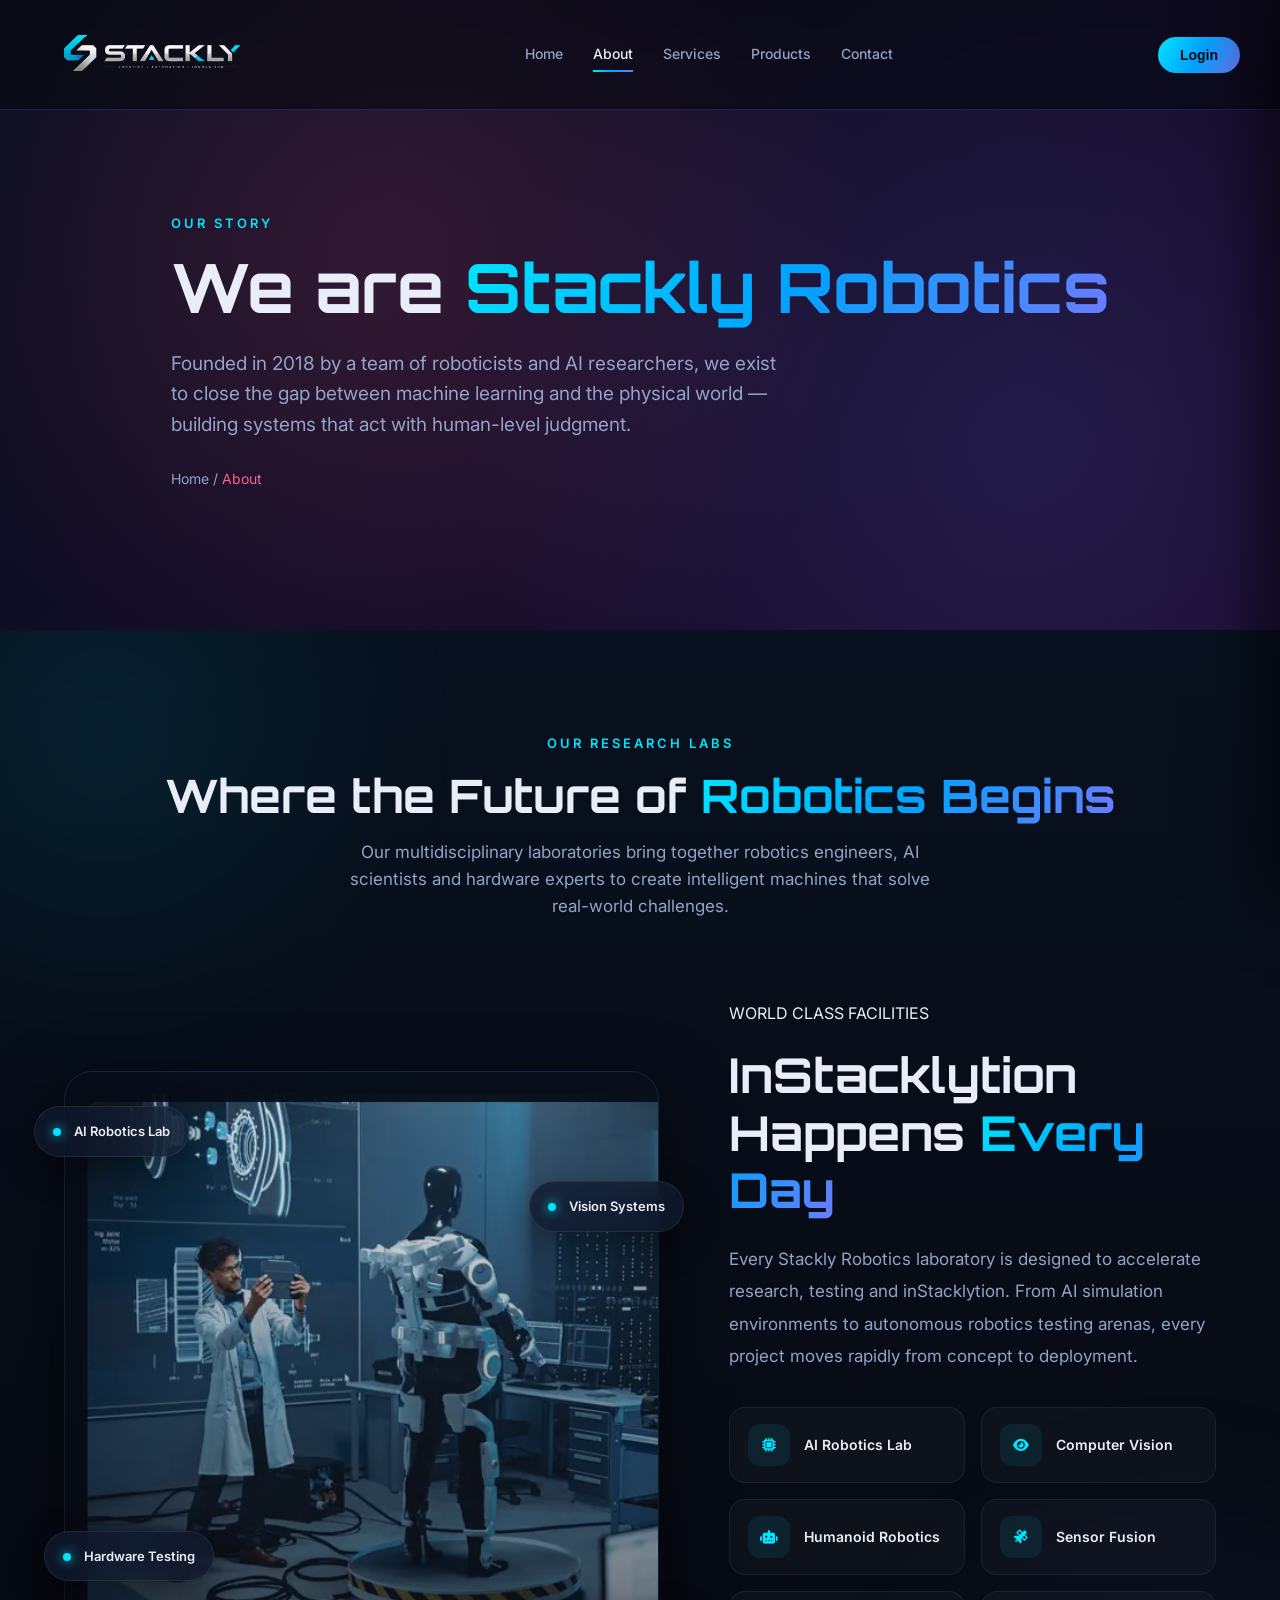
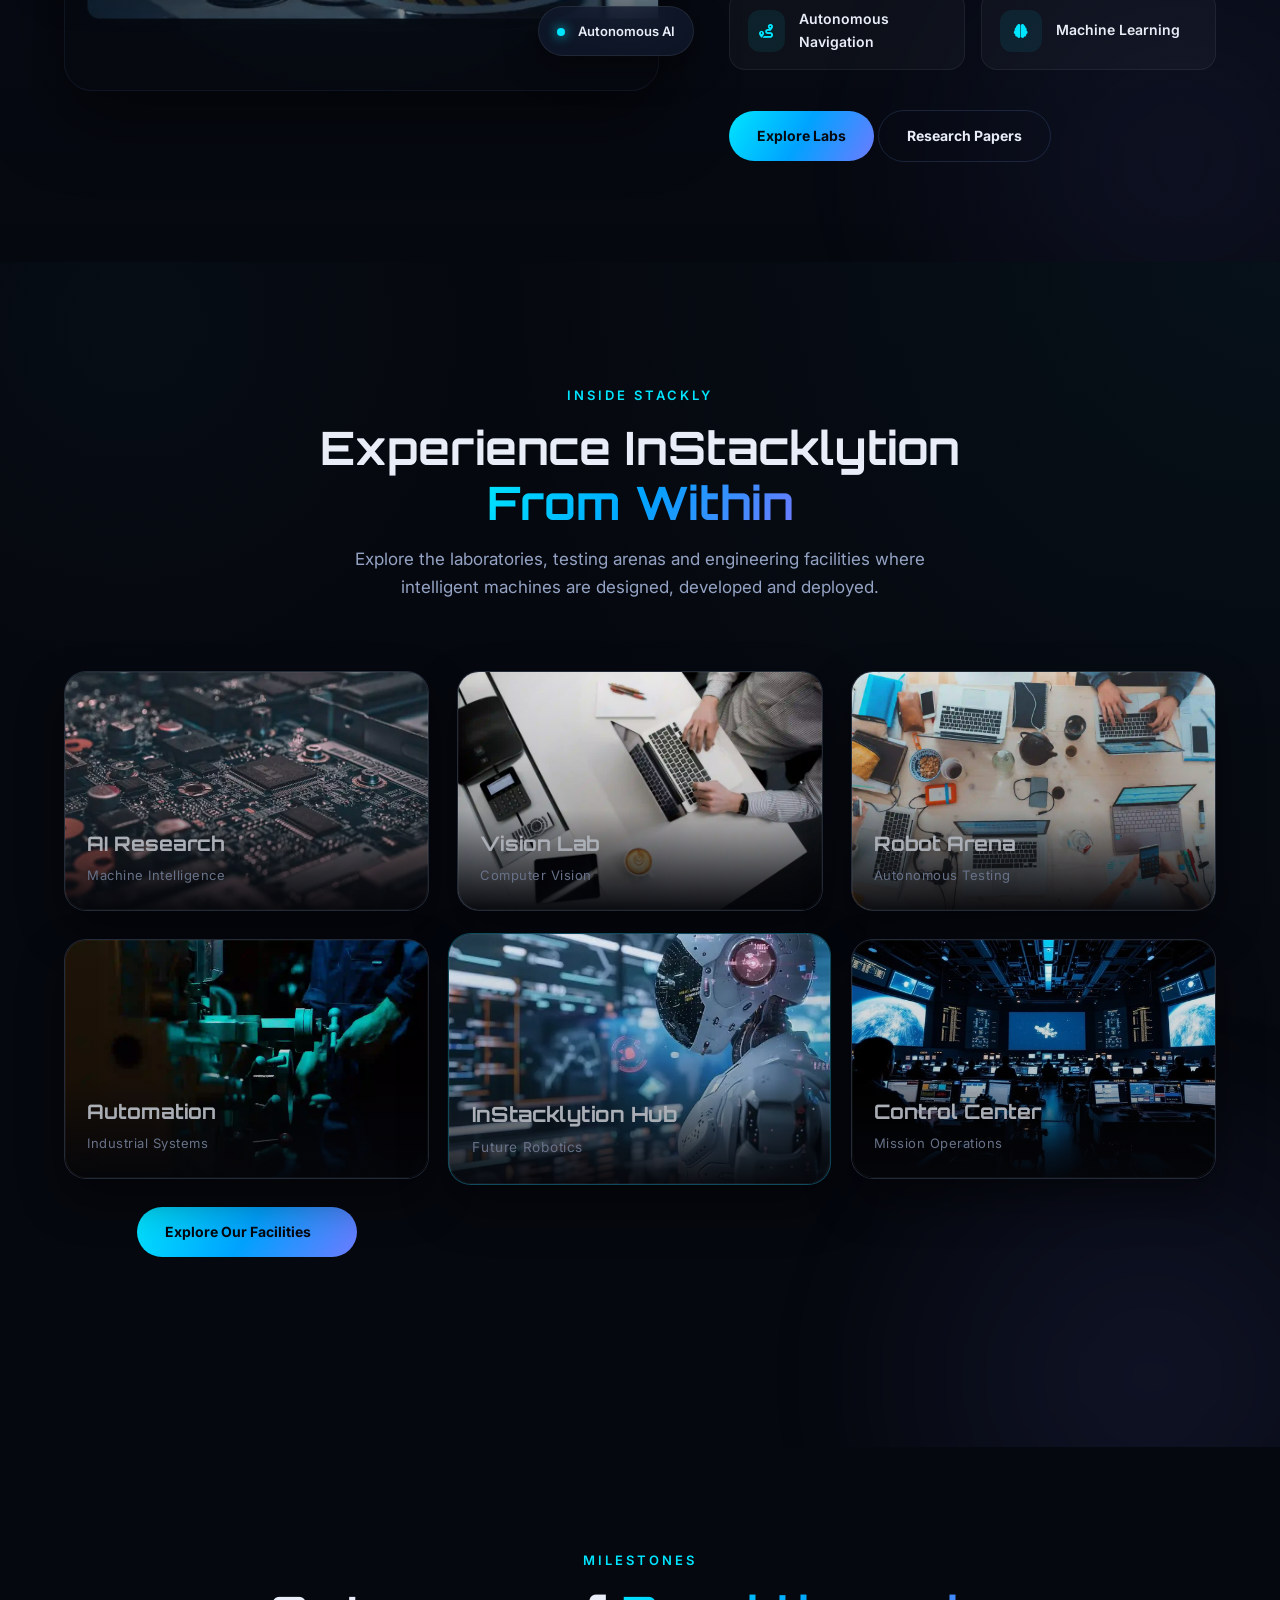
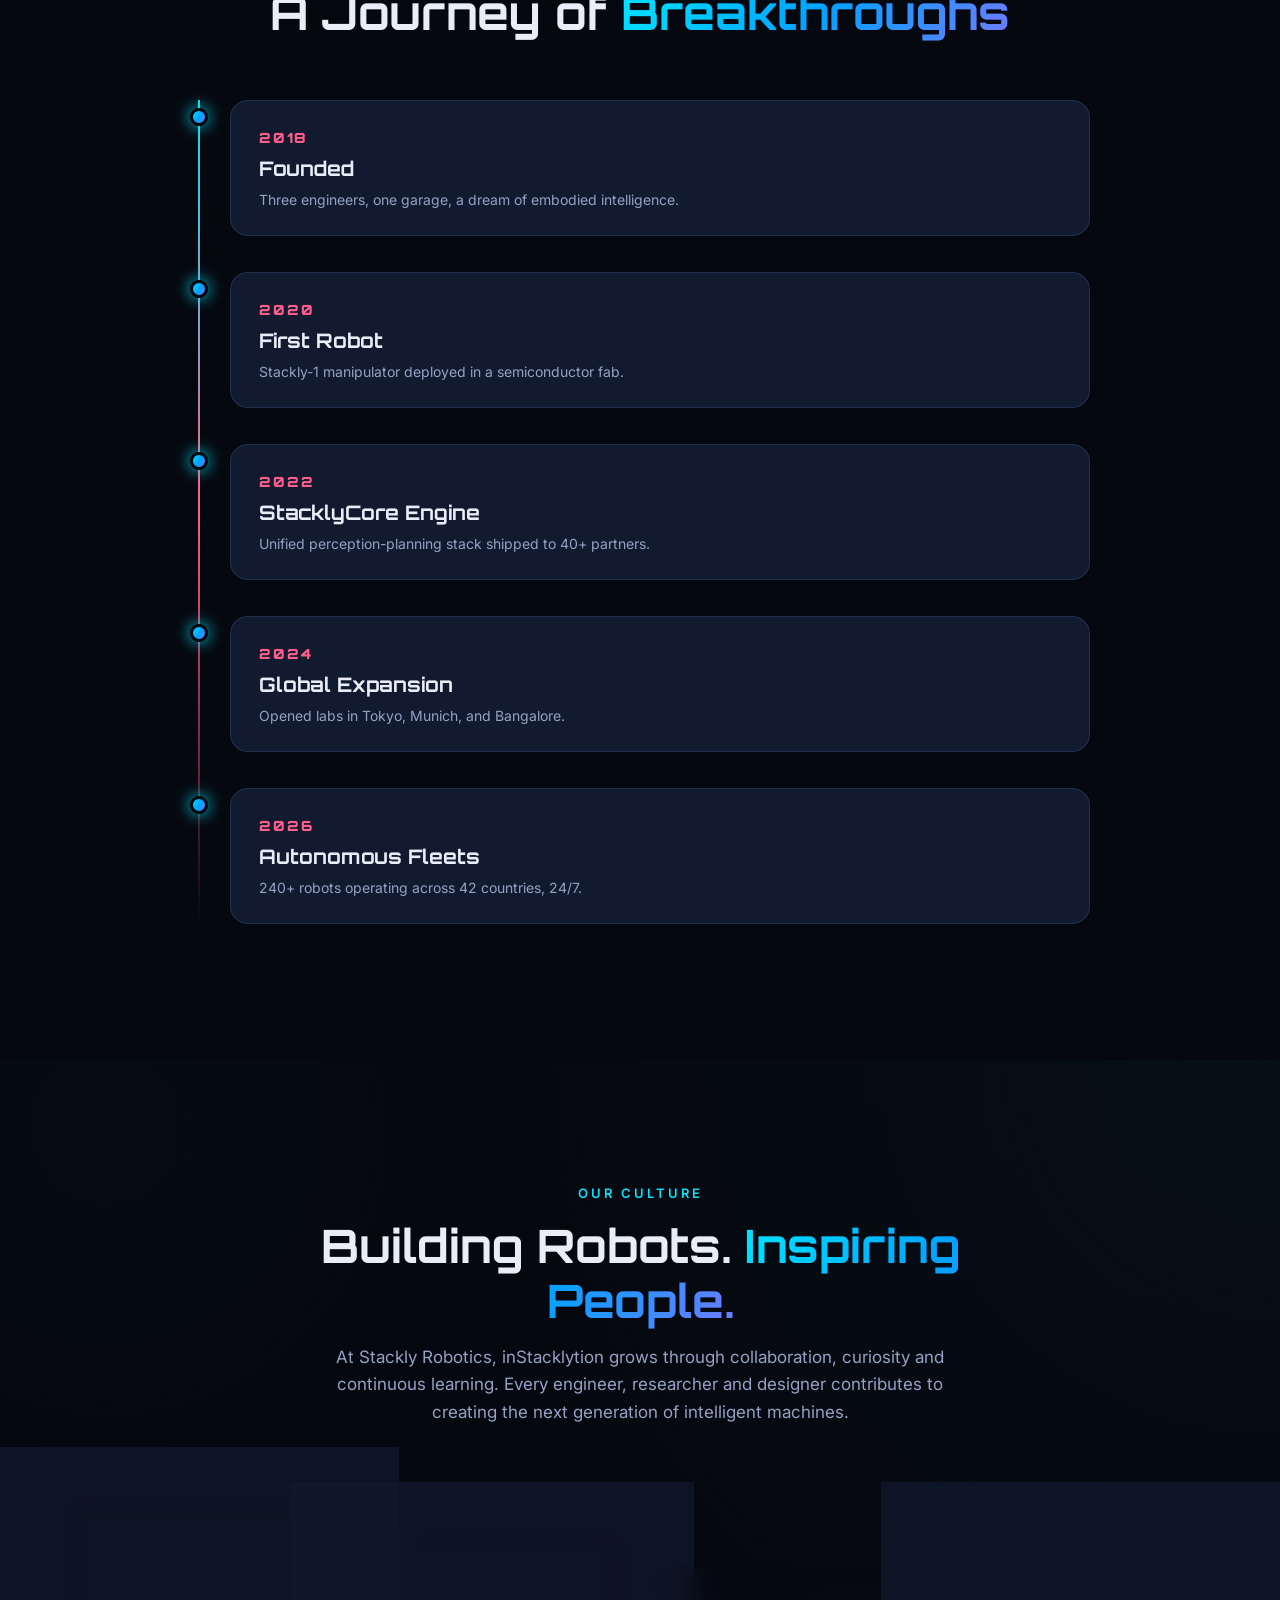
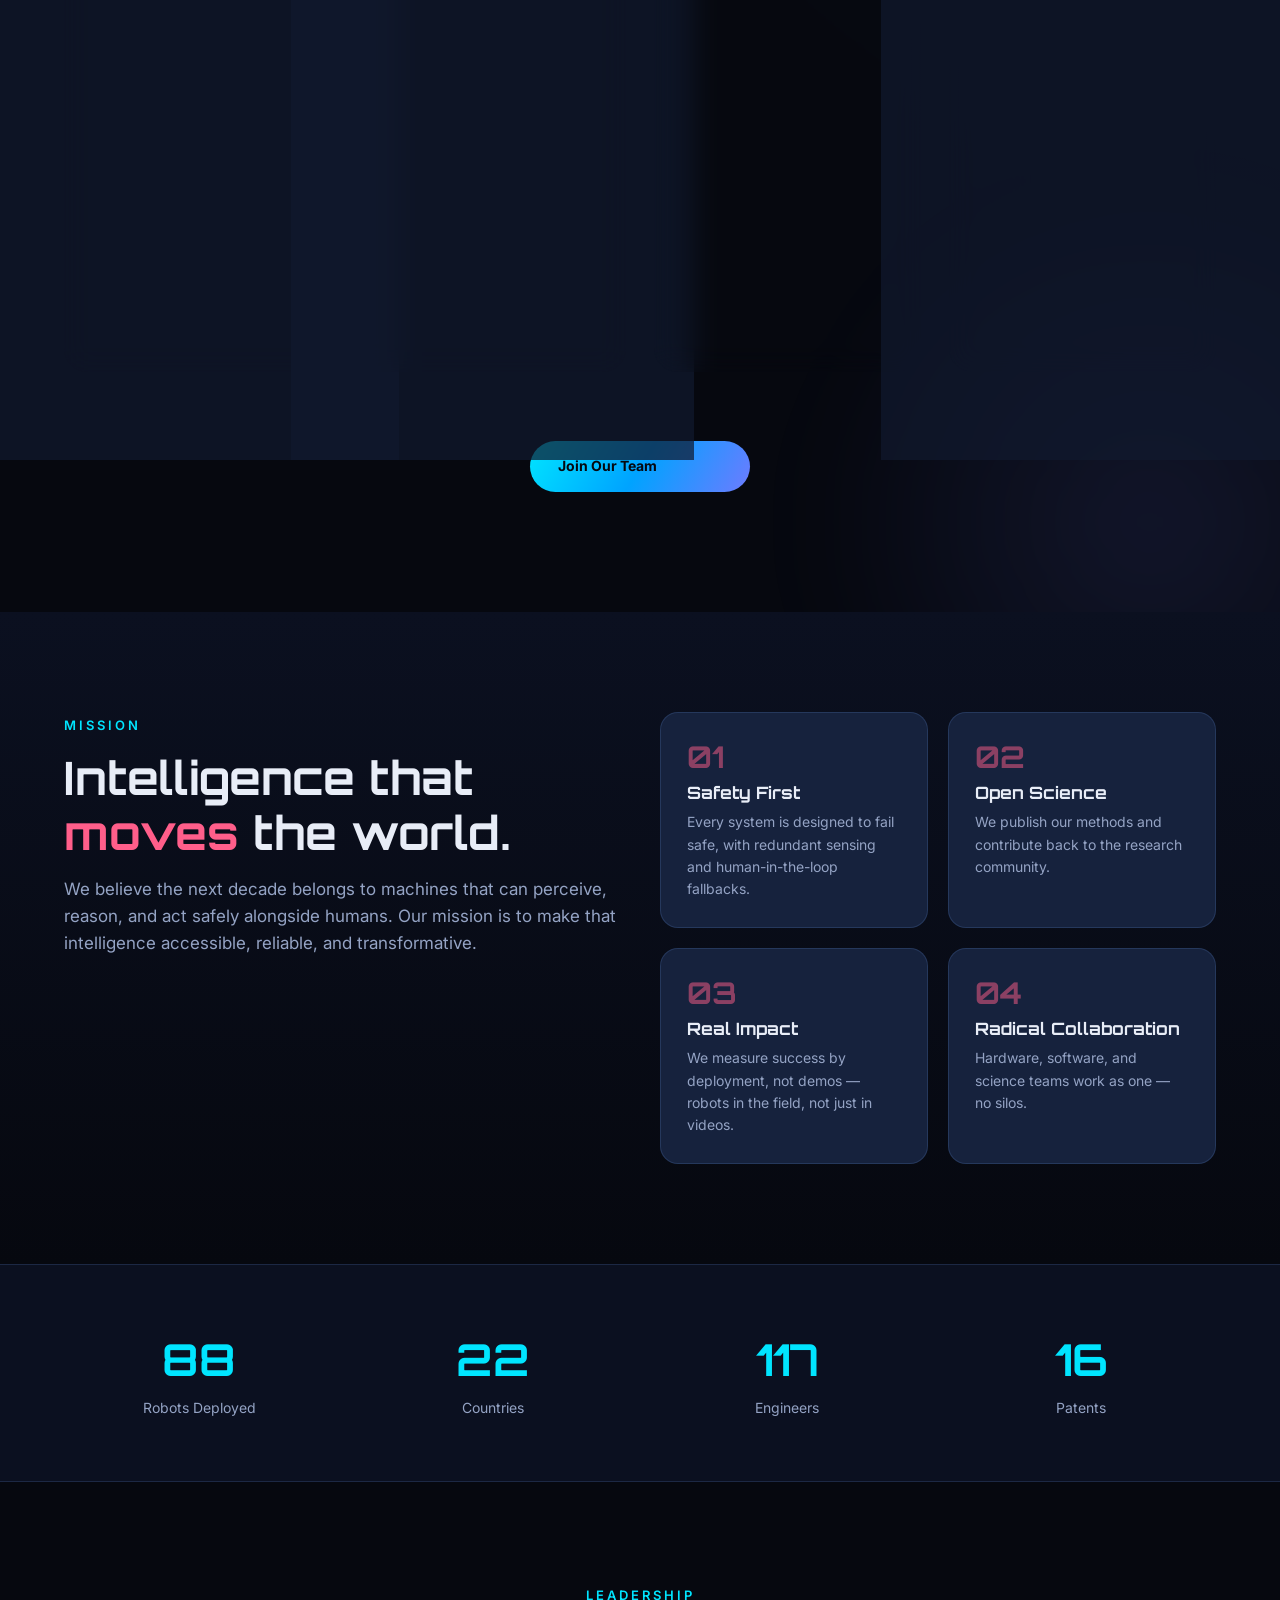
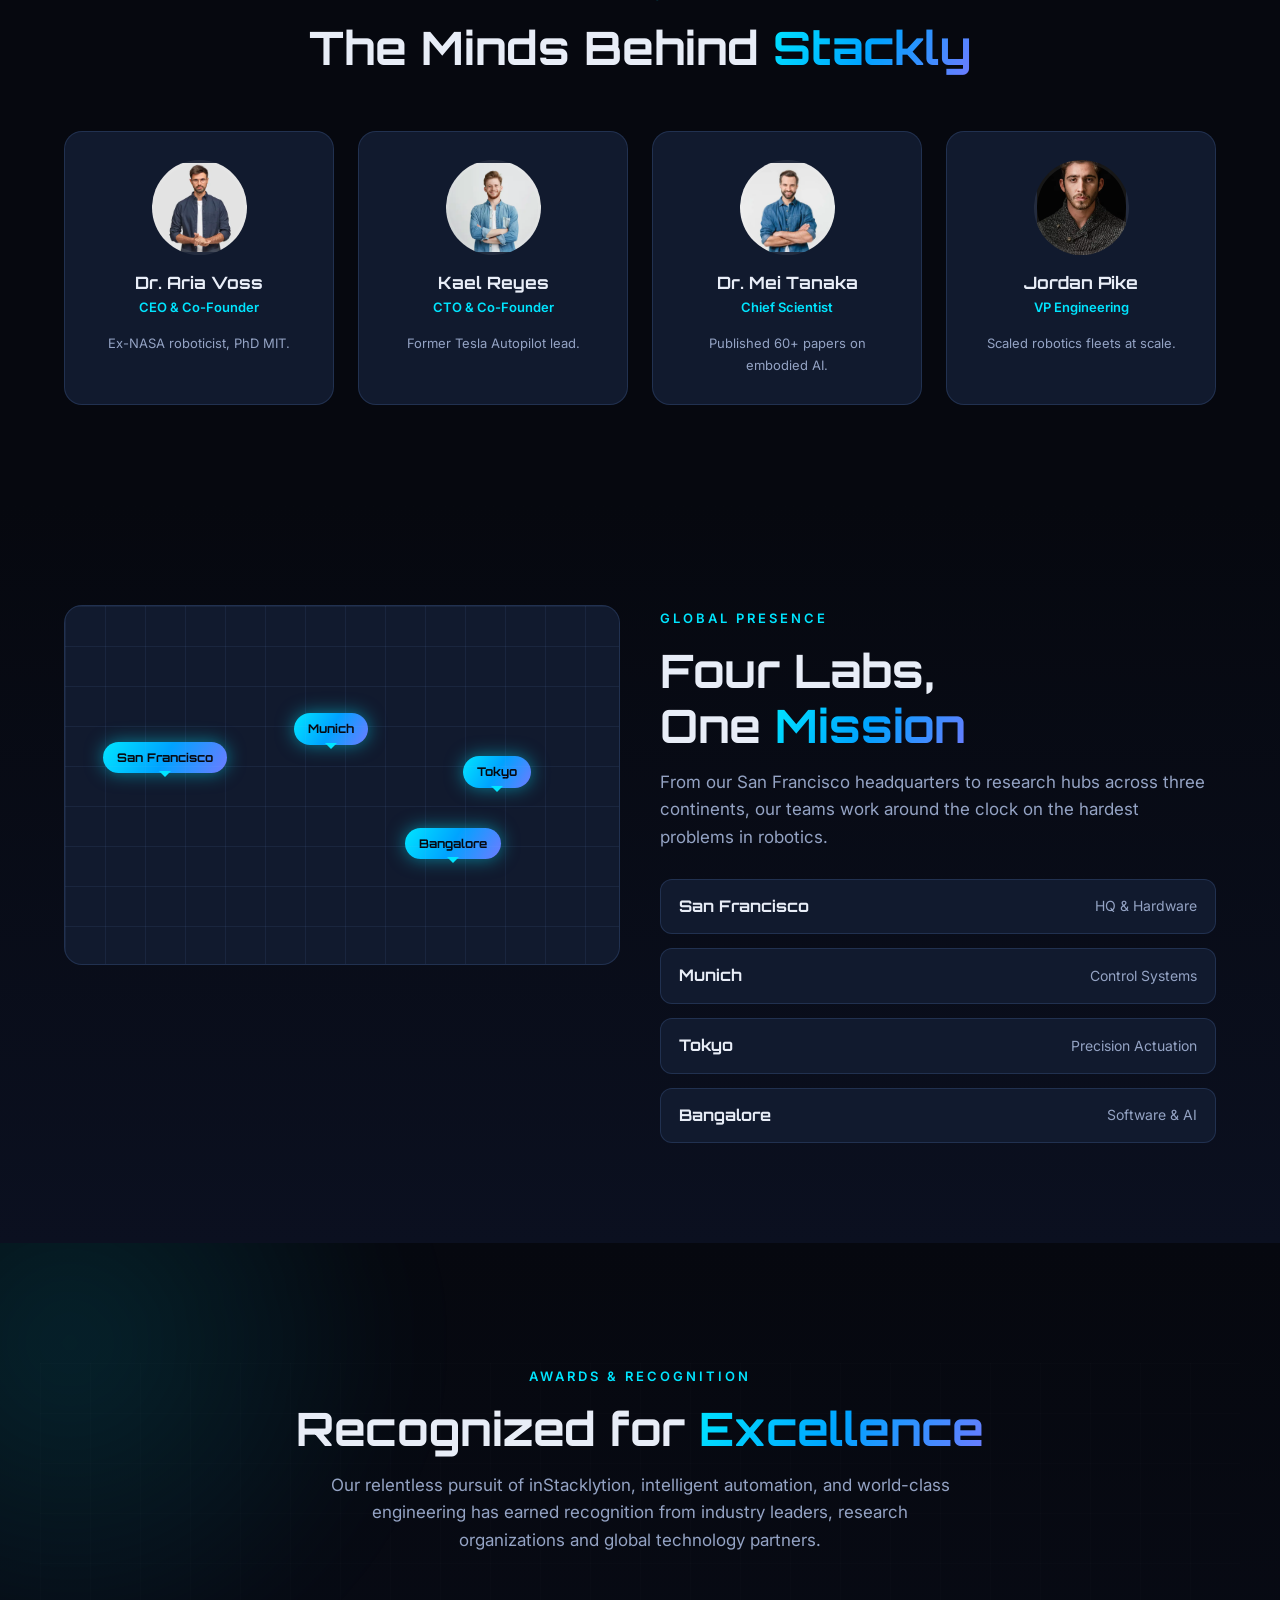
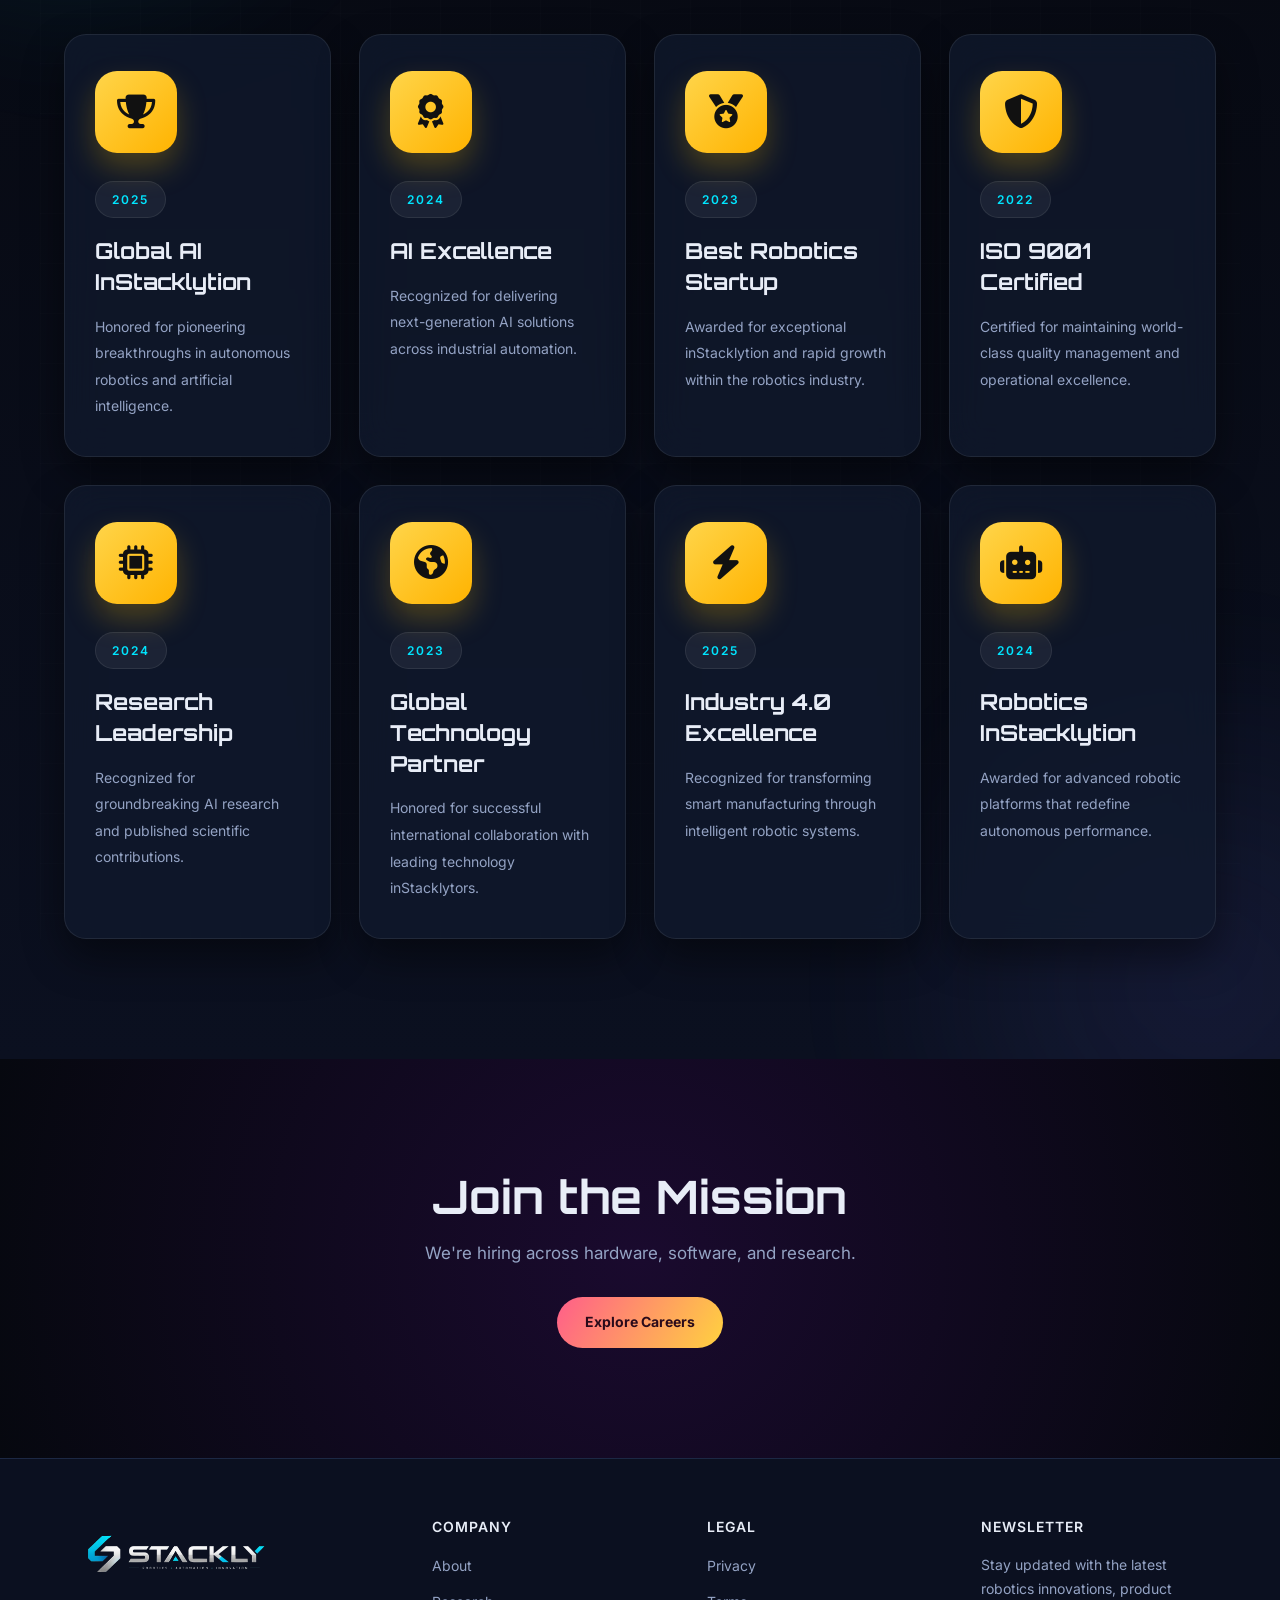
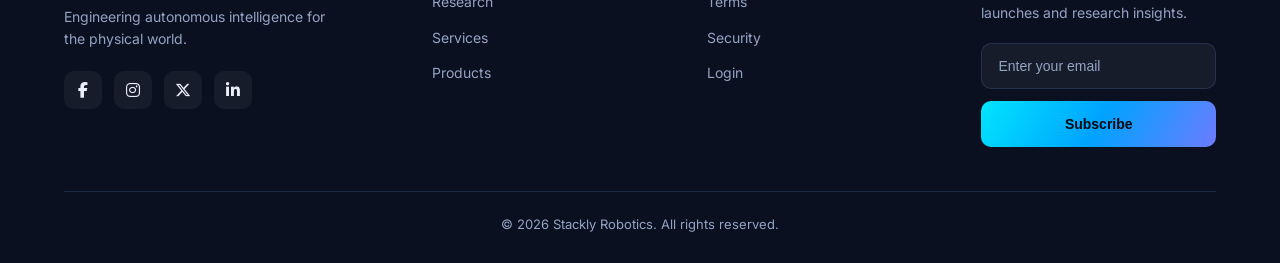
==== commit 6f790a34: "completed" ====
--- a/about.html
+++ b/about.html
@@ -12,7 +12,9 @@
 <body>
 
 <nav class="nav">
-  <a href="index.html" class="nav__logo"><span class="dot"></span>Stackly</a>
+  <a href="index.html" class="nav__logo">
+        <img src="images/logo.webp" alt="Stackly Logo">
+  </a>
   <div class="nav__links">
     <a href="index.html">Home</a>
     <a href="about.html" class="active">About</a>
@@ -47,7 +49,7 @@
     <span class="eyebrow">Our Story</span>
     <h1 class="page-hero__title">We are <span class="text-grad">Stackly Robotics</span></h1>
     <p class="page-hero__desc">Founded in 2018 by a team of roboticists and AI researchers, we exist to close the gap between machine learning and the physical world — building systems that act with human-level judgment.</p>
-    <div class="page-hero__crumbs"><a href="index.html">Home</a> / <span>About</span></div>
+    <div class="page-hero__crumbs"><a href="error.html">Home</a> / <span>About</span></div>
   </div>
 </section>
 
@@ -87,7 +89,7 @@
             <div class="labs__image reveal">
 
                 <img
-                    src="YOUR_IMAGE"
+                    src="images/lab.webp"
                     alt="Stackly Robotics Lab">
 
                 <div class="lab-badge badge-1">
@@ -202,13 +204,13 @@
 
                 <div class="robot-buttons">
 
-                    <a href="#" class="btn btn--primary">
+                    <a href="error.html" class="btn btn--primary">
 
                         Explore Labs
 
                     </a>
 
-                    <a href="#" class="btn btn--ghost">
+                    <a href="error.html" class="btn btn--ghost">
 
                         Research Papers
 
@@ -314,7 +316,7 @@
 
             <div class="inside-card">
 
-                <img src="https://images.unsplash.com/photo-1518770660439-4636190af475?auto=format&fit=crop&w=900&q=80" alt="AI Research Lab">
+                <img src="images/Exploration-Robot.webp" alt="AI Research Lab">
 
                 <div class="inside-card__overlay">
 
@@ -330,7 +332,7 @@
 
             <div class="inside-card">
 
-                <img src="https://images.unsplash.com/photo-1516321318423-f06f85e504b3?auto=format&fit=crop&w=900&q=80" alt="Computer Vision">
+                <img src="images/Finance.webp" alt="Computer Vision">
 
                 <div class="inside-card__overlay">
 
@@ -346,7 +348,7 @@
 
             <div class="inside-card">
 
-                <img src="https://images.unsplash.com/photo-1519389950473-47ba0277781c?auto=format&fit=crop&w=900&q=80" alt="Robot Testing">
+                <img src="images/bg-5.webp" alt="Robot Testing">
 
                 <div class="inside-card__overlay">
 
@@ -362,7 +364,7 @@
 
             <div class="inside-card">
 
-                <img src="https://images.unsplash.com/photo-1581092335397-9583eb92d232?auto=format&fit=crop&w=900&q=80" alt="Automation">
+                <img src="images/research.webp" alt="Automation">
 
                 <div class="inside-card__overlay">
 
@@ -378,7 +380,7 @@
 
             <div class="inside-card inside-card--featured">
 
-                <img src="images/lab5.jpg" alt="InStacklytion Hub">
+                <img src="images/future-robo.webp" alt="InStacklytion Hub">
 
                 <div class="inside-card__overlay">
 
@@ -394,7 +396,7 @@
 
             <div class="inside-card">
 
-                <img src="images/lab6.jpg" alt="Control Center">
+                <img src="images/mission-operations.webp" alt="Control Center">
 
                 <div class="inside-card__overlay">
 
@@ -412,7 +414,7 @@
 
         <div class="inside-Stackly__footer reveal">
 
-            <a href="research.html" class="btn btn--primary">
+            <a href="error.html" class="btn btn--primary">
 
                 Explore Our Facilities
 
@@ -493,7 +495,7 @@
             <article class="culture-card">
 
                 <img
-                    src="https://images.unsplash.com/photo-1522202176988-66273c2fd55f?auto=format&fit=crop&w=900&q=80"
+                    src="images/about1.webp"
                     alt="Team Collaboration">
 
                 <div class="culture-card__content">
@@ -516,7 +518,7 @@
             <article class="culture-card">
 
                 <img
-                    src="https://images.unsplash.com/photo-1517048676732-d65bc937f952?auto=format&fit=crop&w=900&q=80"
+                    src="images/features3.webp"
                     alt="InStacklytion">
 
                 <div class="culture-card__content">
@@ -539,7 +541,7 @@
             <article class="culture-card">
 
                 <img
-                    src="https://images.unsplash.com/photo-1504384308090-c894fdcc538d?auto=format&fit=crop&w=900&q=80"
+                    src="images/learning.webp"
                     alt="Learning">
 
                 <div class="culture-card__content">
@@ -562,7 +564,7 @@
             <article class="culture-card">
 
                 <img
-                    src="https://images.unsplash.com/photo-1552664730-d307ca884978?auto=format&fit=crop&w=900&q=80"
+                    src="images/about2.webp"
                     alt="Growth">
 
                 <div class="culture-card__content">
@@ -586,7 +588,7 @@
 
         <div class="culture__footer reveal">
 
-            <a href="careers.html" class="btn btn--primary">
+            <a href="error.html" class="btn btn--primary">
 
                 Join Our Team
 
@@ -977,10 +979,47 @@
 <footer class="footer">
   <div class="container">
     <div class="footer__grid">
-      <div><div class="footer__brand"><span class="dot"></span>Stackly·ROBOTICS</div><p>Engineering autonomous intelligence for the physical world.</p><div class="footer__social"><a href="#">𝕏</a><a href="#">in</a><a href="#">gh</a><a href="#">▶</a></div></div>
+      <div><div class="footer__brand">
+        <a href="index.html" class="nav__logo">
+            <img src="images/logo.webp" alt="Stackly Logo">
+        </a>
+    </div><p>Engineering autonomous intelligence for the physical world.</p><div class="footer__social">
+        <a href="error.html"><i class="fa-brands fa-facebook-f"></i></a>
+        <a href="error.html"><i class="fa-brands fa-instagram"></i></a>
+        <a href="error.html"><i class="fa-brands fa-x-twitter"></i></a>
+        <a href="error.html"><i class="fa-brands fa-linkedin-in"></i></a>
+    </div></div>
       <div><h4>Company</h4><ul><li><a href="about.html">About</a></li><li><a href="research.html">Research</a></li><li><a href="services.html">Services</a></li><li><a href="products.html">Products</a></li></ul></div>
-      <div><h4>Resources</h4><ul><li><a href="research.html">Publications</a></li><li><a href="#">Documentation</a></li><li><a href="#">Press Kit</a></li><li><a href="#">Careers</a></li></ul></div>
-      <div><h4>Legal</h4><ul><li><a href="#">Privacy</a></li><li><a href="#">Terms</a></li><li><a href="#">Security</a></li><li><a href="login.html">Login</a></li></ul></div>
+
+      <div><h4>Legal</h4><ul><li><a href="error.html">Privacy</a></li><li><a href="error.html">Terms</a></li><li><a href="error.html">Security</a></li><li><a href="login.html">Login</a></li></ul></div>
+
+      <div>
+
+    <h4>Newsletter</h4>
+
+    <p class="footer-news-text">
+        Stay updated with the latest robotics innovations,
+        product launches and research insights.
+    </p>
+
+    <form class="footer-newsletter">
+
+        <input
+            type="email"
+            placeholder="Enter your email"
+            required
+        >
+
+        <button type="submit">
+
+            Subscribe
+
+        </button>
+
+    </form>
+
+</div>
+      
     </div>
     <div class="footer__bottom">© 2026 Stackly Robotics. All rights reserved.</div>
   </div>
--- a/css/shared.css
+++ b/css/shared.css
@@ -40,6 +40,120 @@
 .container { max-width: var(--container); margin: 0 auto; padding: 0 24px; }
 
 /* ===== TOP NAV ===== */
+.nav__logo{
+
+    display:flex;
+
+    align-items:center;
+
+    gap:12px;
+
+}
+
+.nav__logo img{
+
+    width:180px;
+
+    height:auto;
+
+    object-fit:contain;
+
+}
+
+.nav__logo span{
+
+    font-family:'Orbitron',sans-serif;
+
+    font-size:24px;
+
+    font-weight:700;
+
+    color:var(--text);
+
+}
+
+.nav__logo{
+
+    display:flex;
+
+    align-items:center;
+
+    flex-shrink:0;
+
+}
+
+.nav__logo img{
+
+    width:220px;
+
+    height:auto;
+
+    object-fit:contain;
+
+    display:block;
+
+}
+
+/* Laptop */
+
+@media (max-width:1200px){
+
+.nav__logo img{
+
+width:190px;
+
+}
+
+}
+
+/* Tablet */
+
+@media (max-width:992px){
+
+.nav__logo img{
+
+width:170px;
+
+}
+
+}
+
+/* Mobile */
+
+@media (max-width:768px){
+
+.nav__logo img{
+
+width:150px;
+
+}
+
+}
+
+/* Small Mobile */
+
+@media (max-width:576px){
+
+.nav__logo img{
+
+width:130px;
+
+}
+
+}
+
+/* Very Small Devices */
+
+@media (max-width:400px){
+
+.nav__logo img{
+
+width:115px;
+
+}
+
+}
+
 .nav {
   position: fixed; top: 0; left: 0; width: 100%; z-index: 1000;
   display: flex; align-items: center; justify-content: space-between;
@@ -132,6 +246,104 @@
 .footer__social a:hover { background: var(--grad); color:#06080f; transform: translateY(-3px); }
 .footer__bottom { margin-top: 44px; padding-top: 22px; border-top: 1px solid var(--line); text-align:center; color: var(--muted); font-size: 13px; }
 
+/*==============================
+        NEWSLETTER
+==============================*/
+
+.footer-news-text{
+
+    color:var(--muted);
+
+    font-size:14px;
+
+    line-height:1.7;
+
+    margin-bottom:18px;
+
+    max-width:260px;
+
+}
+
+.footer-newsletter{
+
+    display:flex;
+
+    flex-direction:column;
+
+    gap:12px;
+
+}
+
+.footer-newsletter input{
+
+    width:100%;
+
+    height:46px;
+
+    background:rgba(255,255,255,.05);
+
+    border:1px solid var(--line);
+
+    border-radius:10px;
+
+    padding:0 16px;
+
+    color:var(--text);
+
+    font-size:14px;
+
+    outline:none;
+
+    transition:.3s;
+
+}
+
+.footer-newsletter input::placeholder{
+
+    color:var(--muted);
+
+}
+
+.footer-newsletter input:focus{
+
+    border-color:var(--primary);
+
+    box-shadow:0 0 0 3px rgba(0,229,255,.12);
+
+}
+
+.footer-newsletter button{
+
+    width:100%;
+
+    height:46px;
+
+    border:none;
+
+    border-radius:10px;
+
+    cursor:pointer;
+
+    font-weight:700;
+
+    font-size:14px;
+
+    background:var(--grad);
+
+    color:#06080f;
+
+    transition:.3s;
+
+}
+
+.footer-newsletter button:hover{
+
+    transform:translateY(-2px);
+
+    box-shadow:0 10px 25px rgba(0,229,255,.25);
+
+}
+
 /* ===== GENERIC UTIL ===== */
 .btn {
   display: inline-flex; align-items: center; gap: 8px;
--- a/css/about.css
+++ b/css/about.css
@@ -36,14 +36,127 @@
 .sb-item span { color: var(--muted); font-size: 14px; }
 
 /* leadership */
-.leadership { background: var(--bg); }
-.leader { background: var(--panel); border:1px solid var(--line); border-radius: var(--radius); padding: 28px; text-align:center; transition:.3s; }
-.leader:hover { transform: translateY(-6px); border-color: var(--primary); box-shadow: var(--shadow); }
-.leader__avatar { width: 90px; height:90px; border-radius:50%; margin: 0 auto 16px; border: 2px solid var(--line); }
-.l1 { background: linear-gradient(135deg, #00e5ff, #6d7bff); }
-.l2 { background: linear-gradient(135deg, #ff5e8a, #ffd23f); }
-.l3 { background: linear-gradient(135deg, #2bd9a8, #00a3ff); }
-.l4 { background: linear-gradient(135deg, #ffd23f, #ff5e8a); }
+.leadership{
+
+    background:var(--bg);
+
+}
+
+.leader{
+
+    background:var(--panel);
+
+    border:1px solid var(--line);
+
+    border-radius:var(--radius);
+
+    padding:28px;
+
+    text-align:center;
+
+    transition:.35s;
+
+}
+
+.leader:hover{
+
+    transform:translateY(-8px);
+
+    border-color:var(--primary);
+
+    box-shadow:var(--shadow);
+
+}
+
+.leader__avatar{
+
+    width:95px;
+
+    height:95px;
+
+    margin:0 auto 18px;
+
+    border-radius:50%;
+
+    border:3px solid rgba(255,255,255,.08);
+
+    background-size:cover;
+
+    background-position:center;
+
+    background-repeat:no-repeat;
+
+    transition:.35s;
+
+}
+
+.leader:hover .leader__avatar{
+
+    transform:scale(1.08);
+
+    border-color:var(--primary);
+
+}
+
+.leader h3{
+
+    margin-bottom:6px;
+
+}
+
+.leader span{
+
+    display:block;
+
+    margin-bottom:14px;
+
+    color:var(--primary);
+
+    font-size:14px;
+
+}
+
+.leader p{
+
+    color:var(--muted);
+
+    font-size:14px;
+
+    line-height:1.7;
+
+}
+
+/* CEO */
+
+.l1{
+
+    background-image:url("../images/team1.webp");
+
+}
+
+/* CTO */
+
+.l2{
+
+    background-image:url("../images/team2.webp");
+
+}
+
+/* Chief Scientist */
+
+.l3{
+
+    background-image:url("../images/team3.webp");
+
+}
+
+/* VP Engineering */
+
+.l4{
+
+    background-image:url("../images/team4.webp");
+
+}
 .leader h3 { font-size: 17px; margin-bottom: 4px; }
 .leader span { color: var(--primary); font-size: 13px; font-weight:600; }
 .leader p { color: var(--muted); font-size: 13px; margin-top: 8px; }
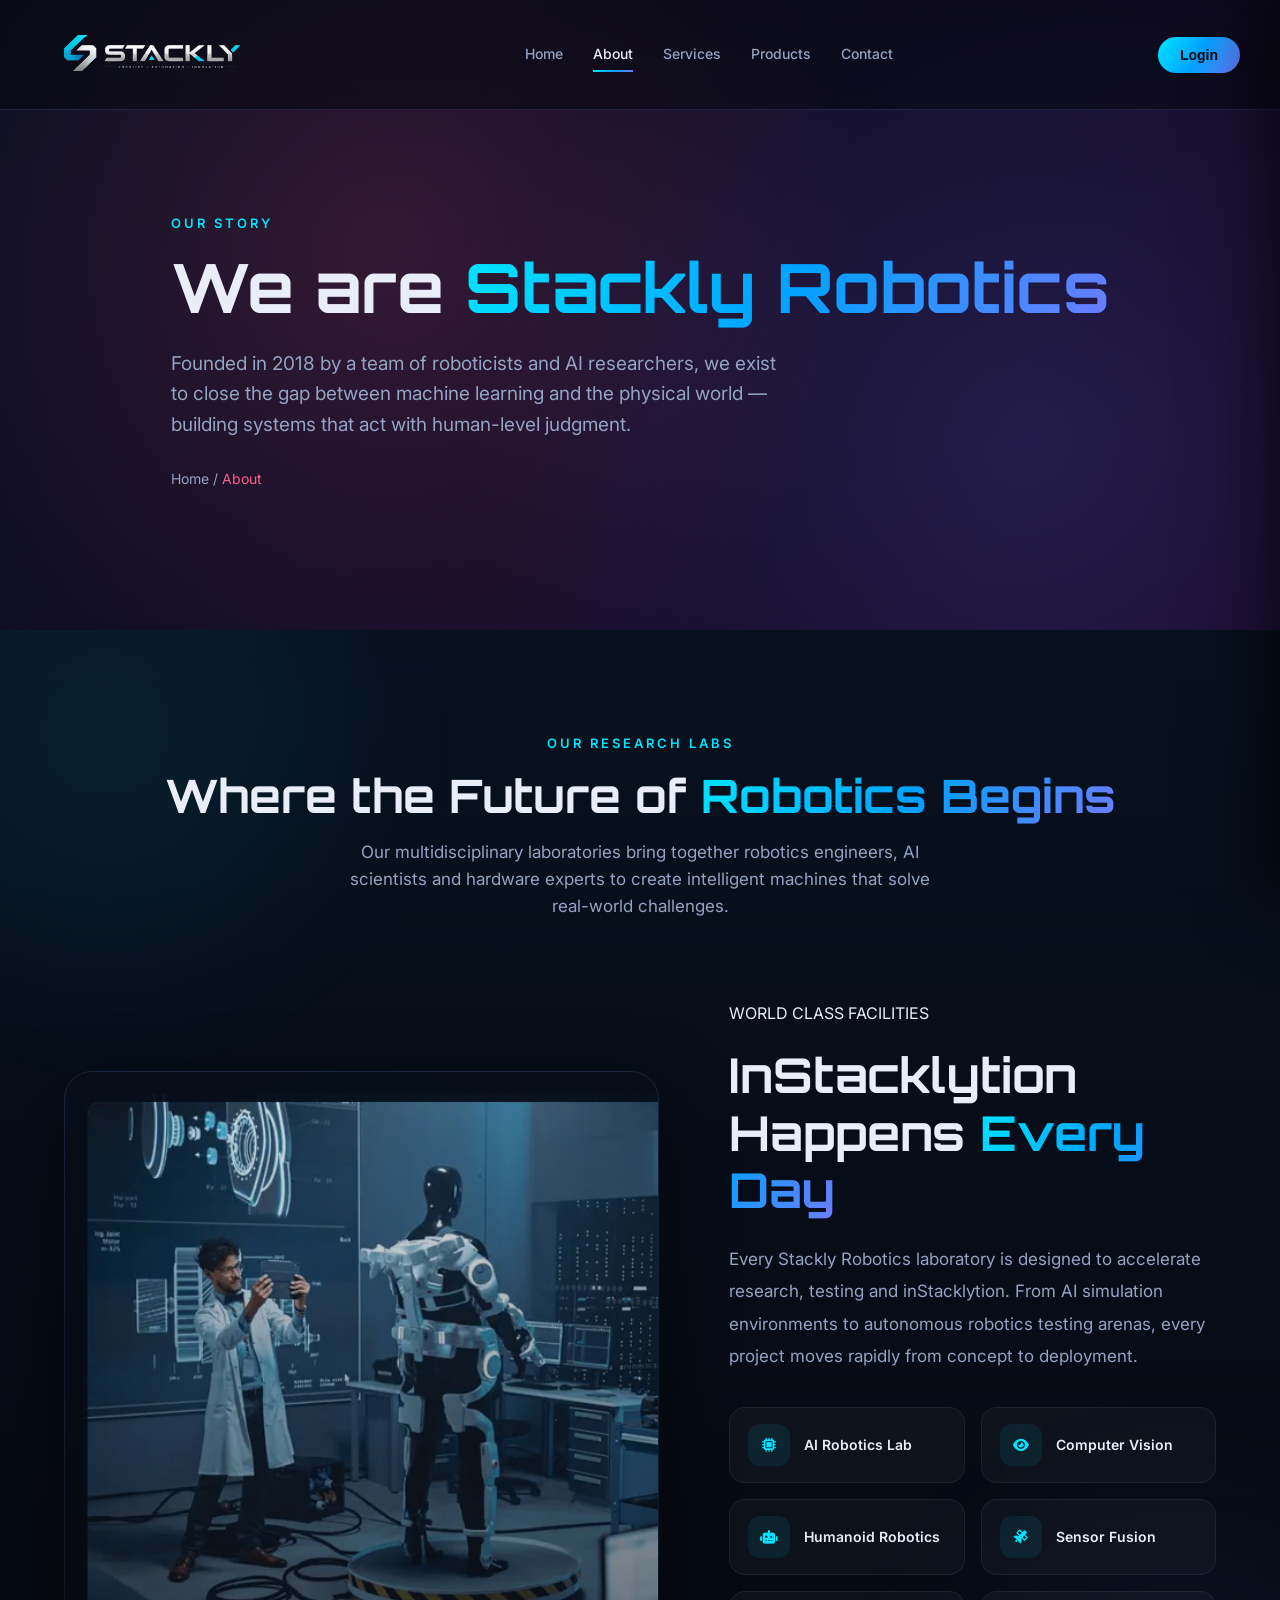
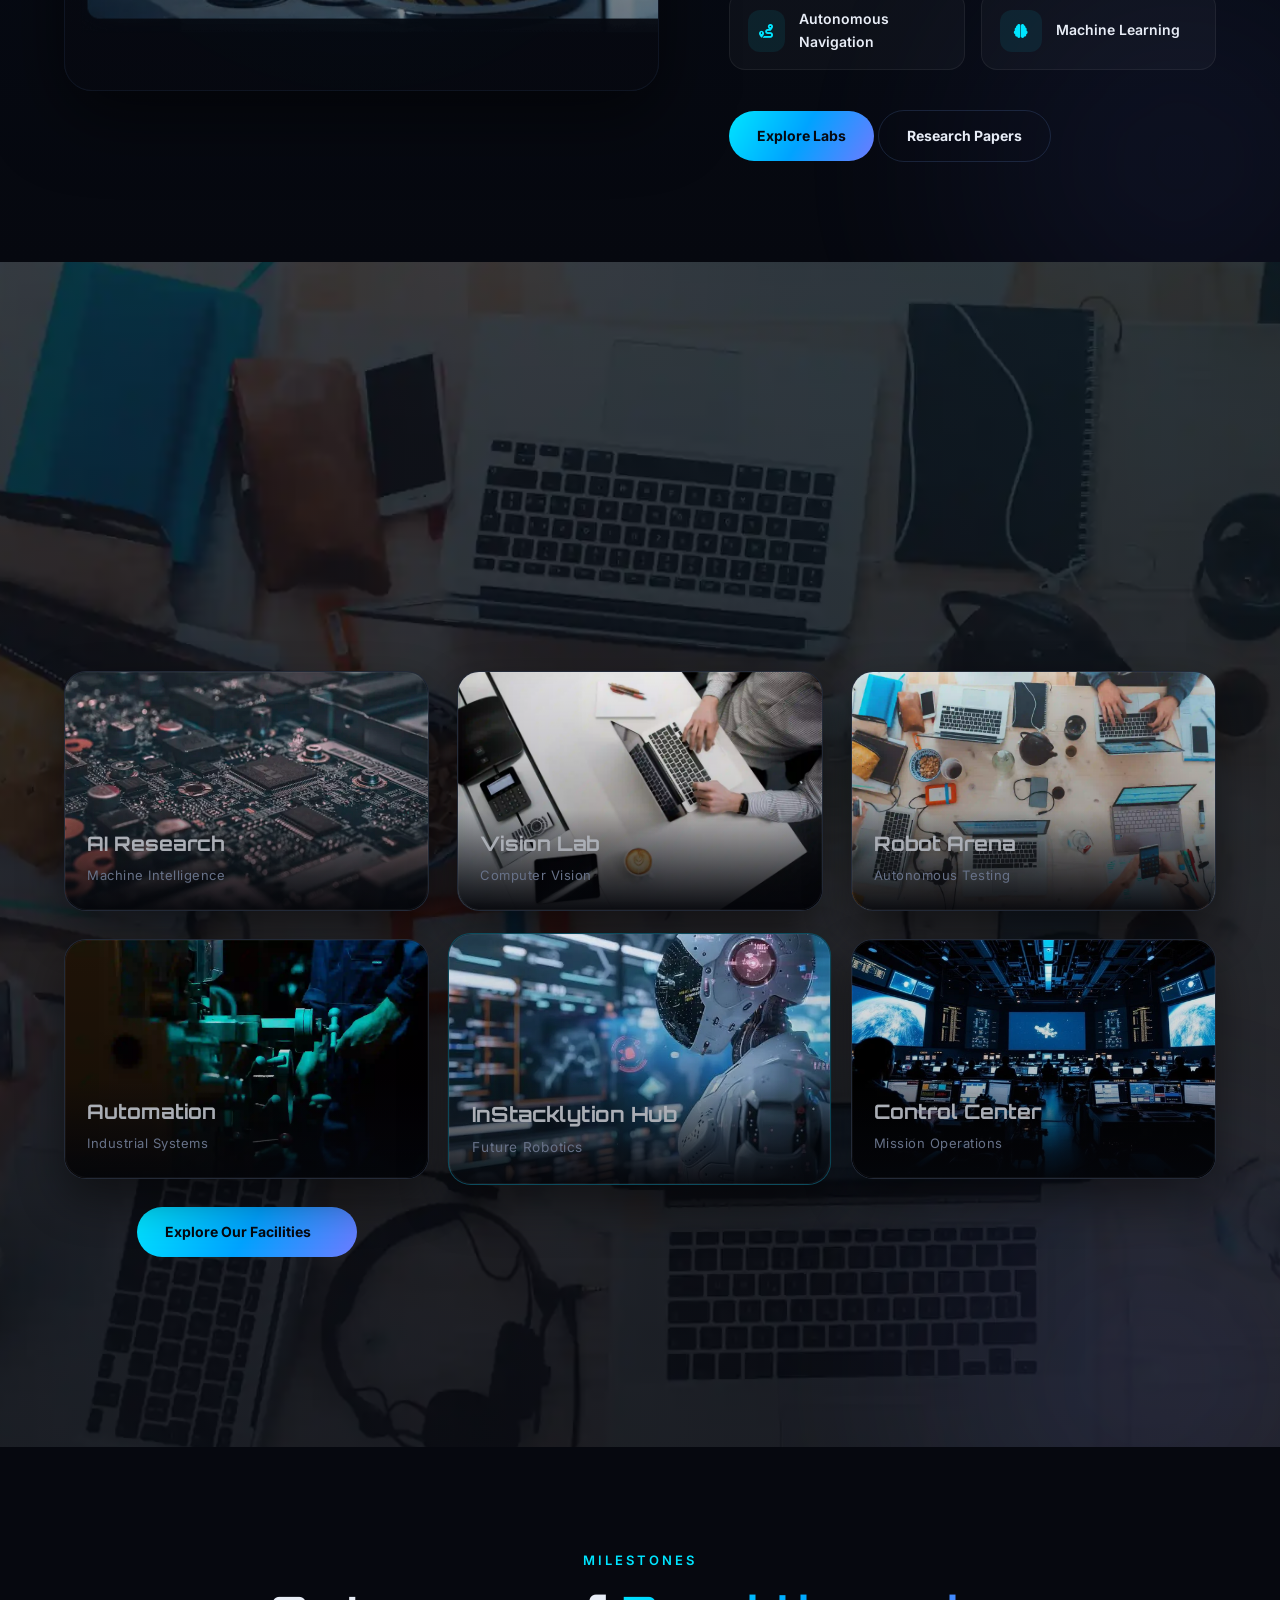
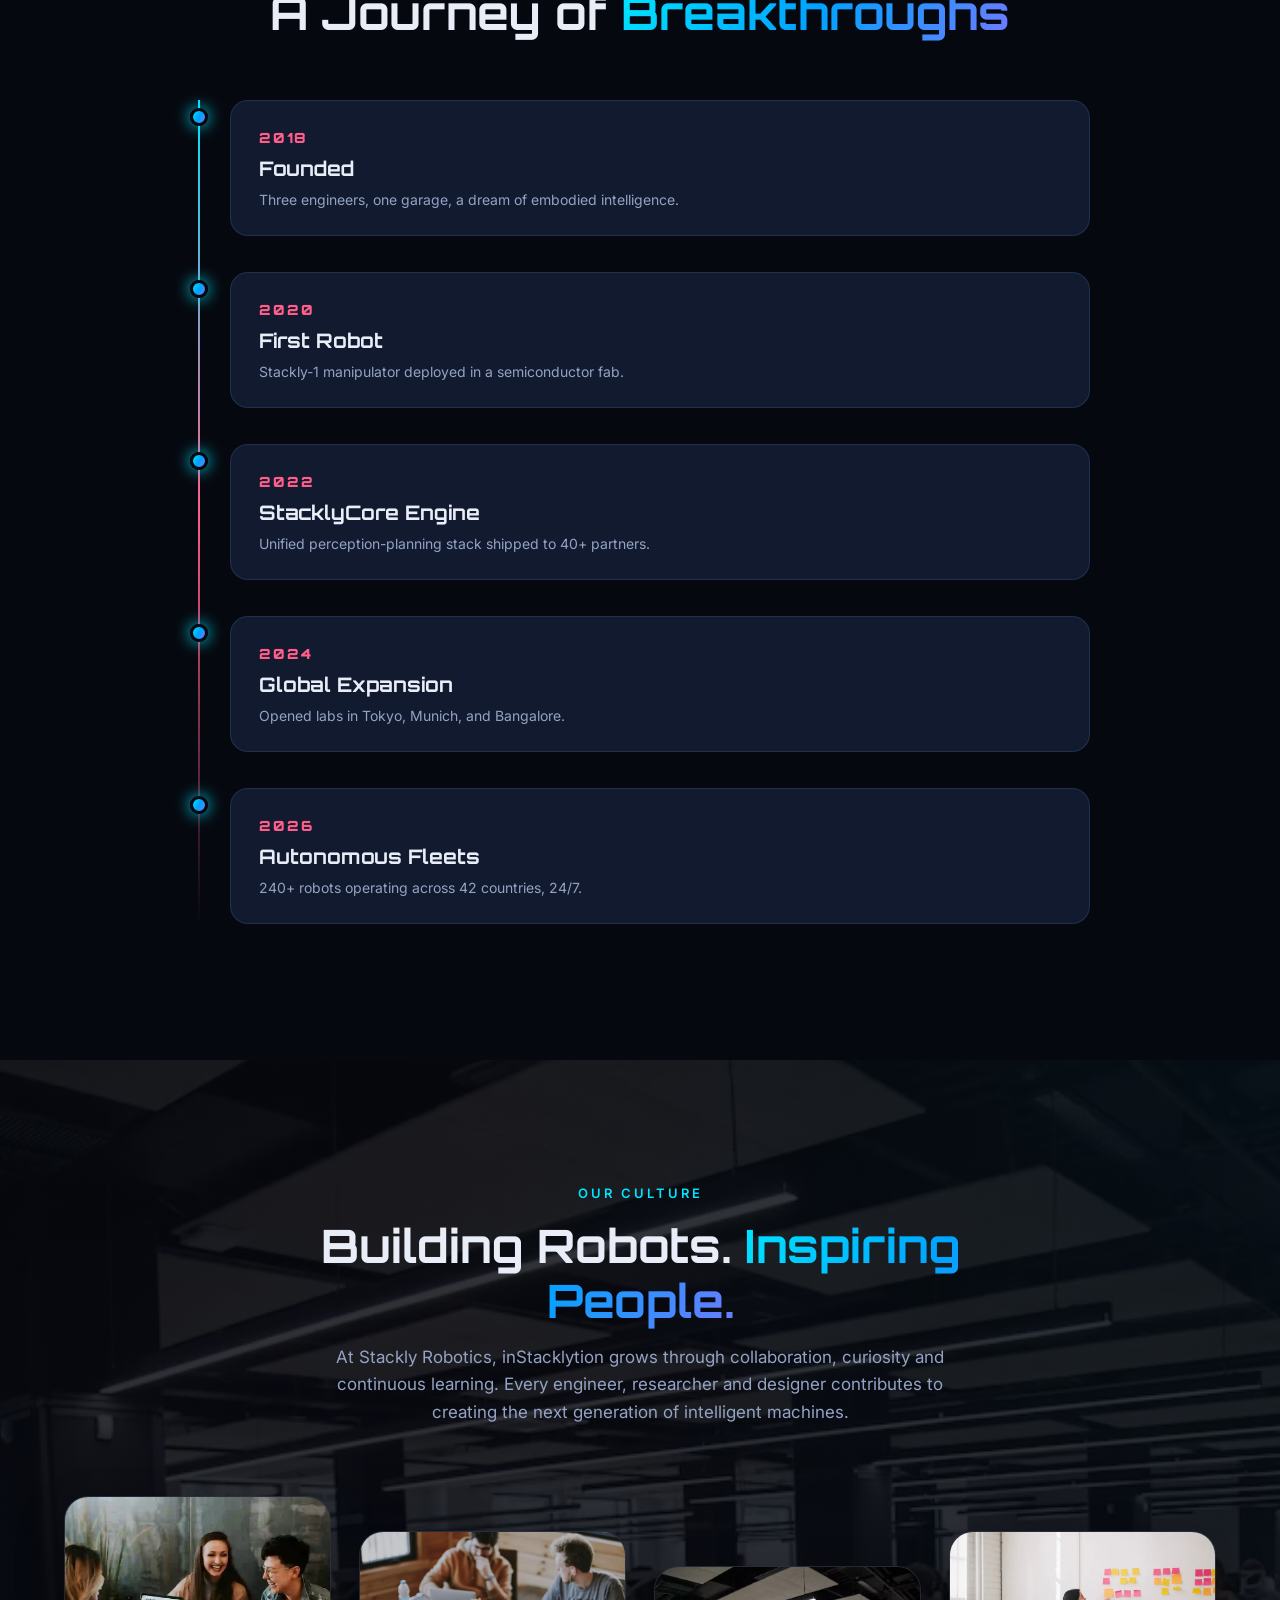
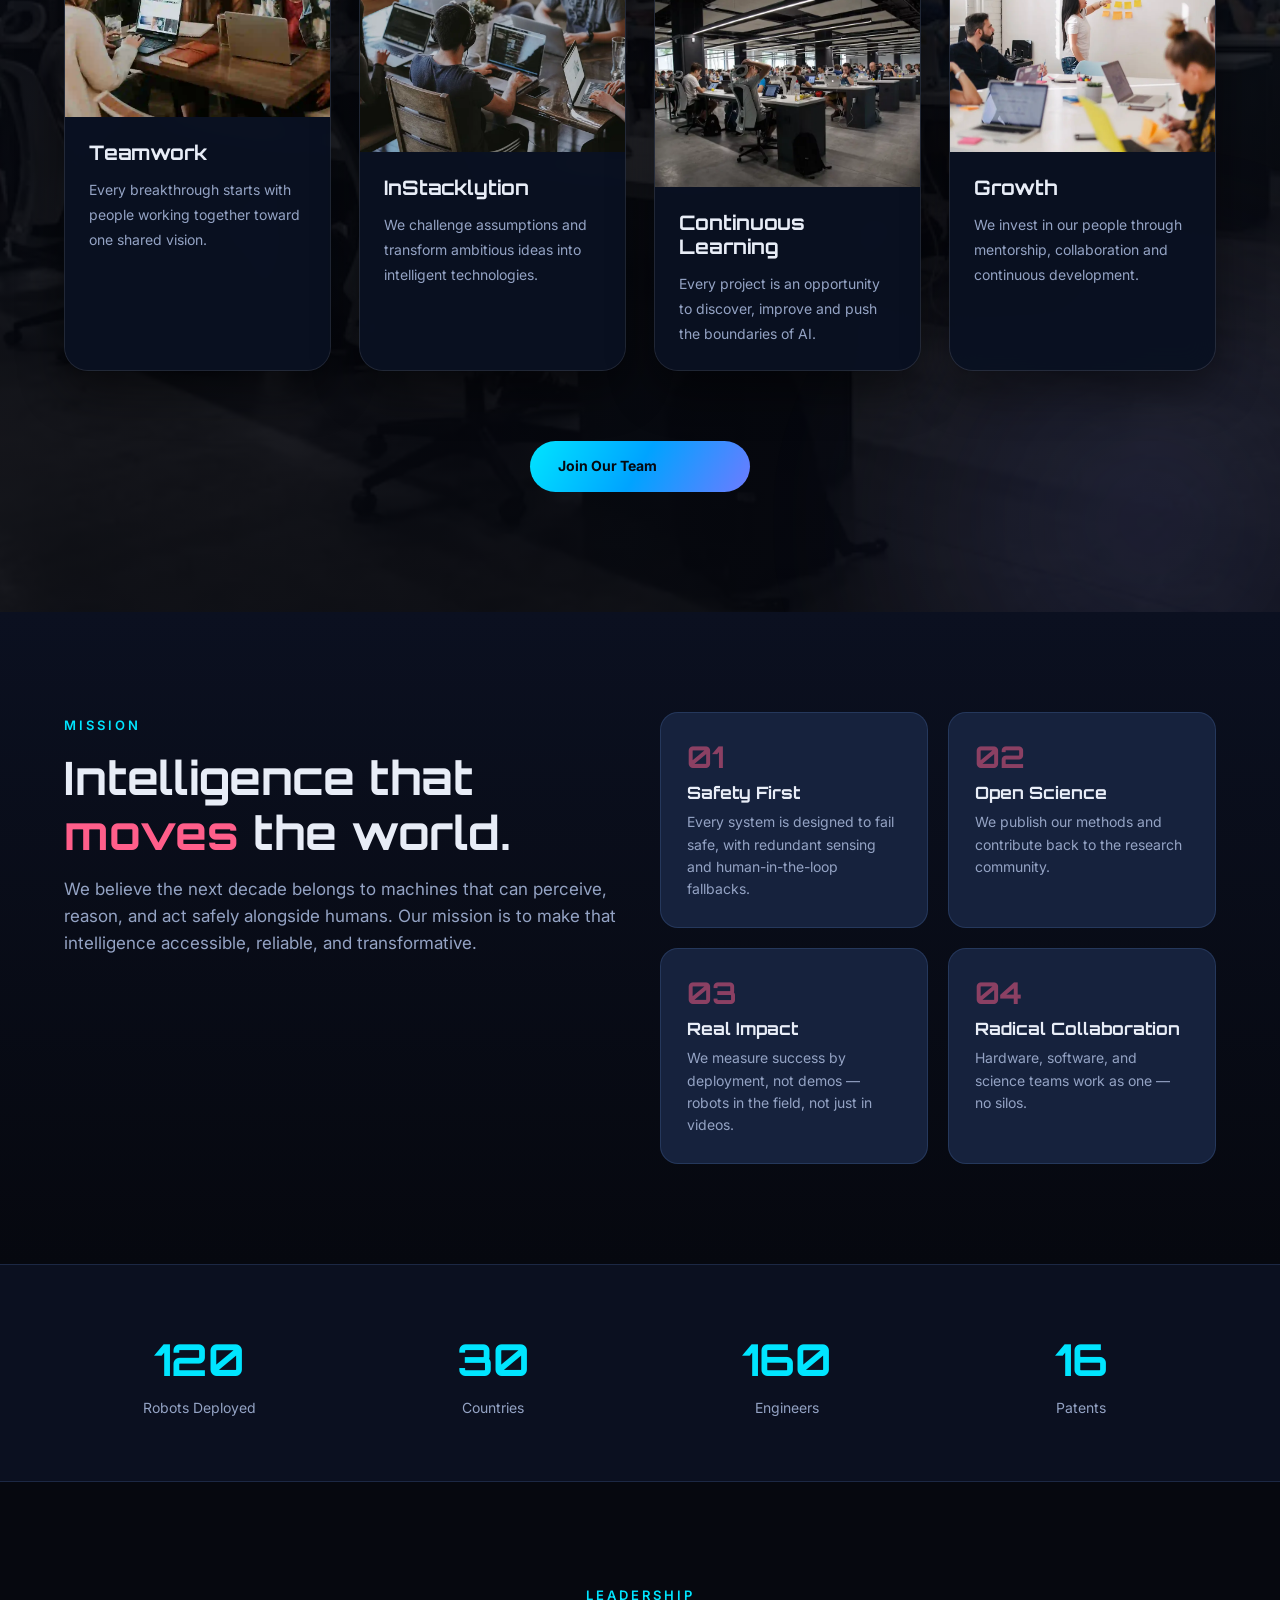
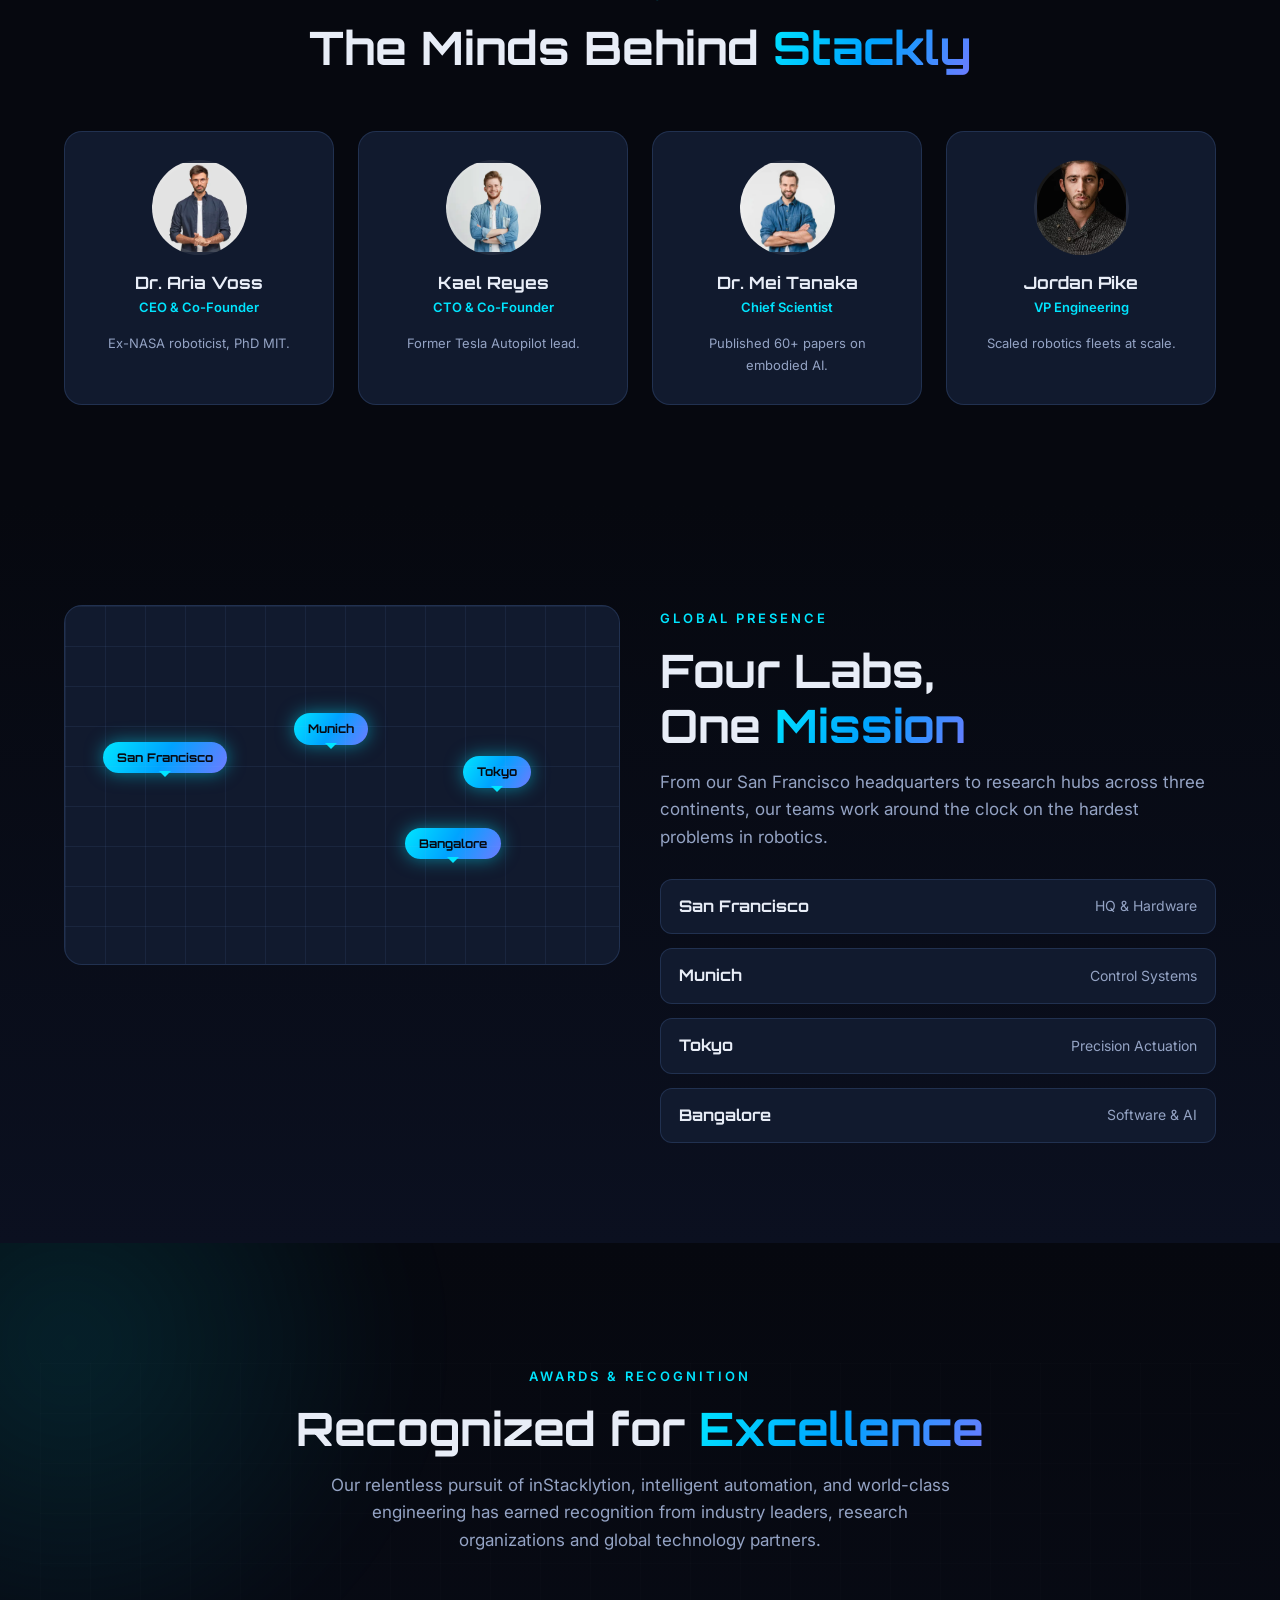
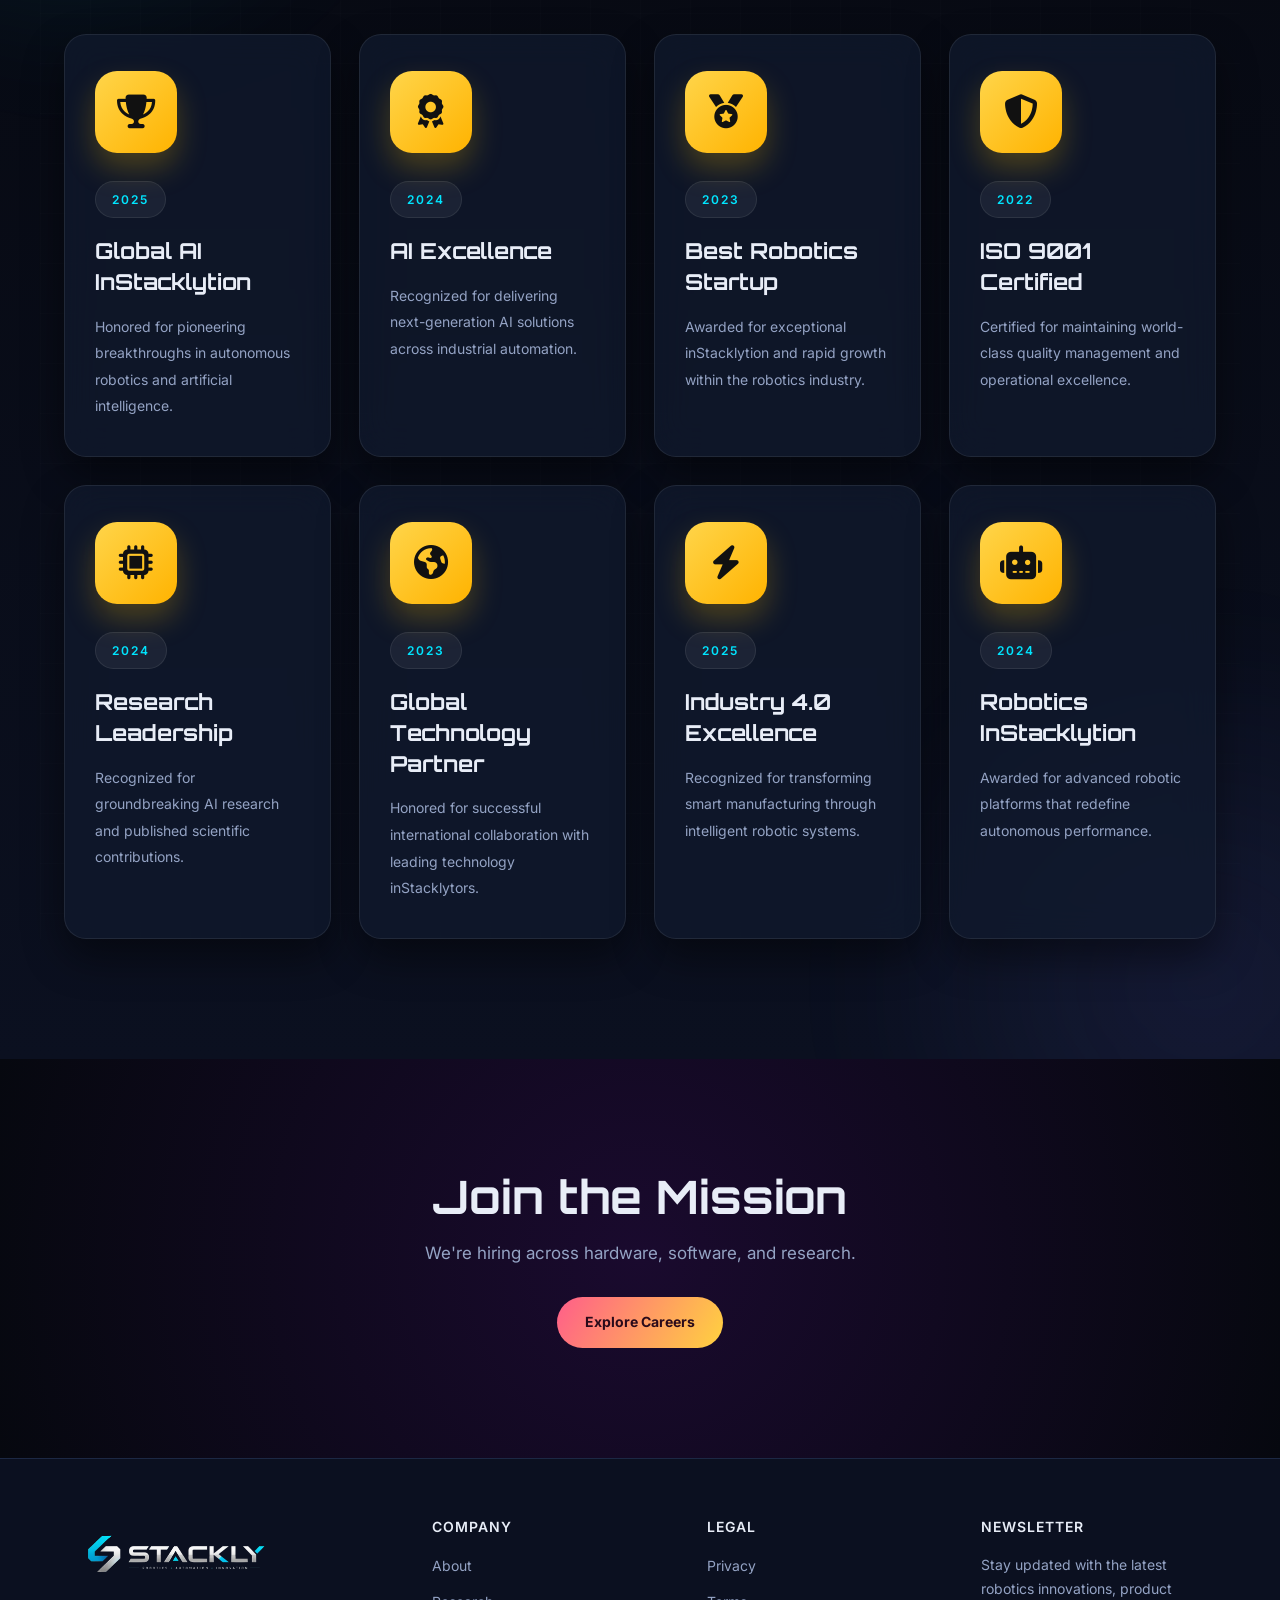
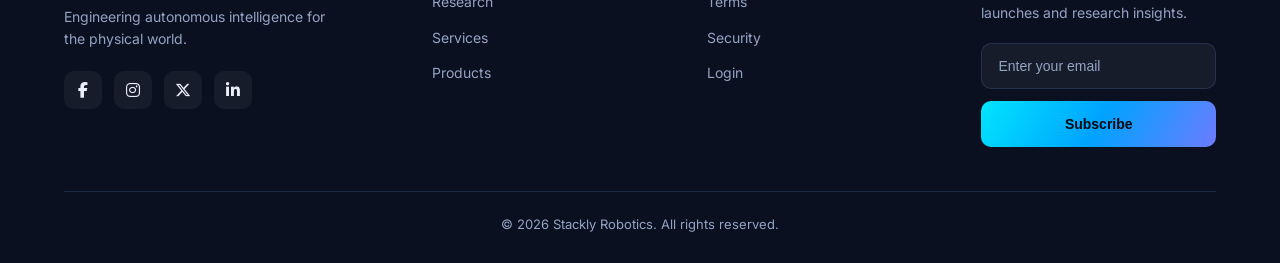
==== commit d73911c7: "bug-fix1" ====
--- a/about.html
+++ b/about.html
@@ -92,7 +92,7 @@
                     src="images/lab.webp"
                     alt="Stackly Robotics Lab">
 
-                <div class="lab-badge badge-1">
+                <!-- <div class="lab-badge badge-1">
 
                     AI Robotics Lab
 
@@ -114,7 +114,7 @@
 
                     Autonomous AI
 
-                </div>
+                </div> -->
 
             </div>
 
--- a/css/about.css
+++ b/css/about.css
@@ -1056,7 +1056,7 @@
 .inside-Stackly__bg{
     position:absolute;
     inset:0;
-    background-image: url("https://images.unsplash.com/photo-1519389950473-47ba0277781c?auto=format&fit=crop&w=2000&q=80");
+    background-image: url("../images/bg-5.webp");
     /* background:url("../images/inside-bg.jpg") center center/cover no-repeat; */
     transform:scale(1.05);
 }
@@ -1323,7 +1323,7 @@
     inset:0;
 
     background:
-        url("https://images.unsplash.com/photo-1516321318423-f06f85e504b3?auto=format&fit=crop&w=2200&q=80")
+        url("../images/learning.webp")
         center center/cover no-repeat;
 
     transform:scale(1.08);
